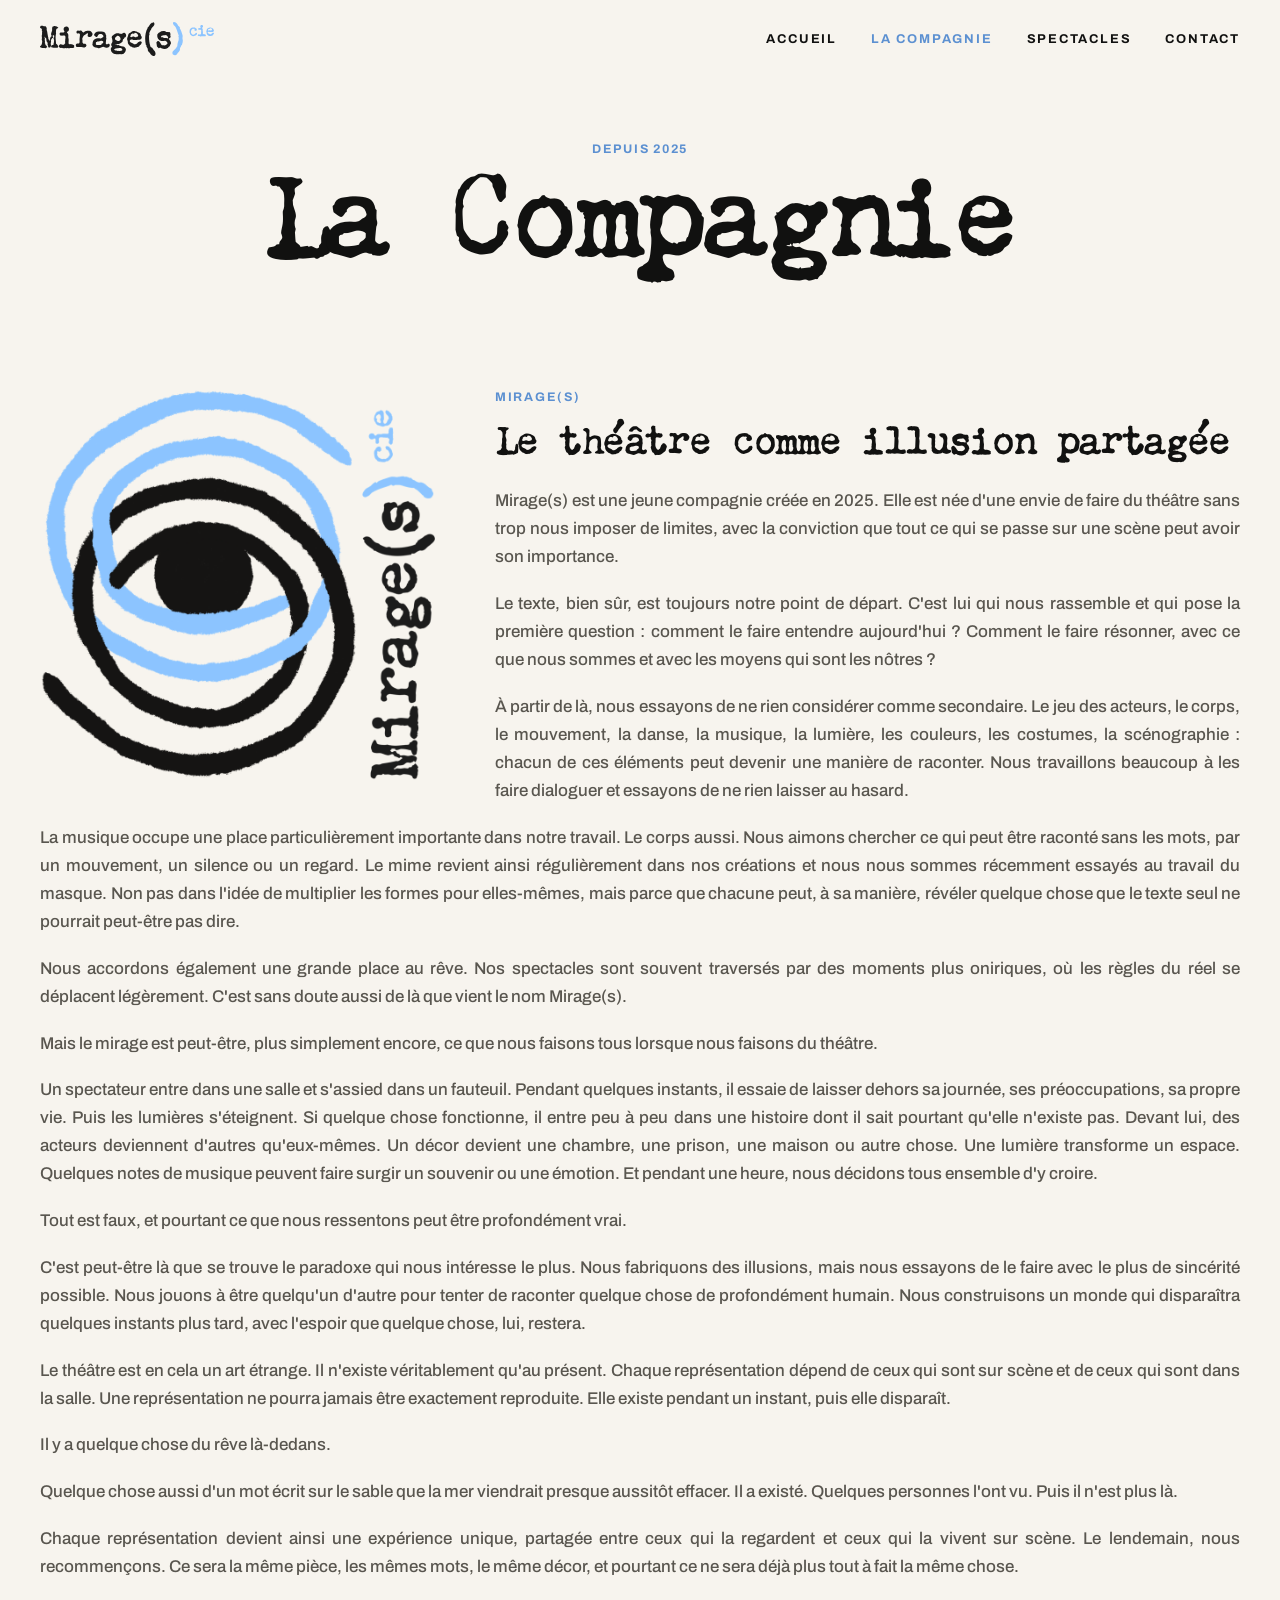
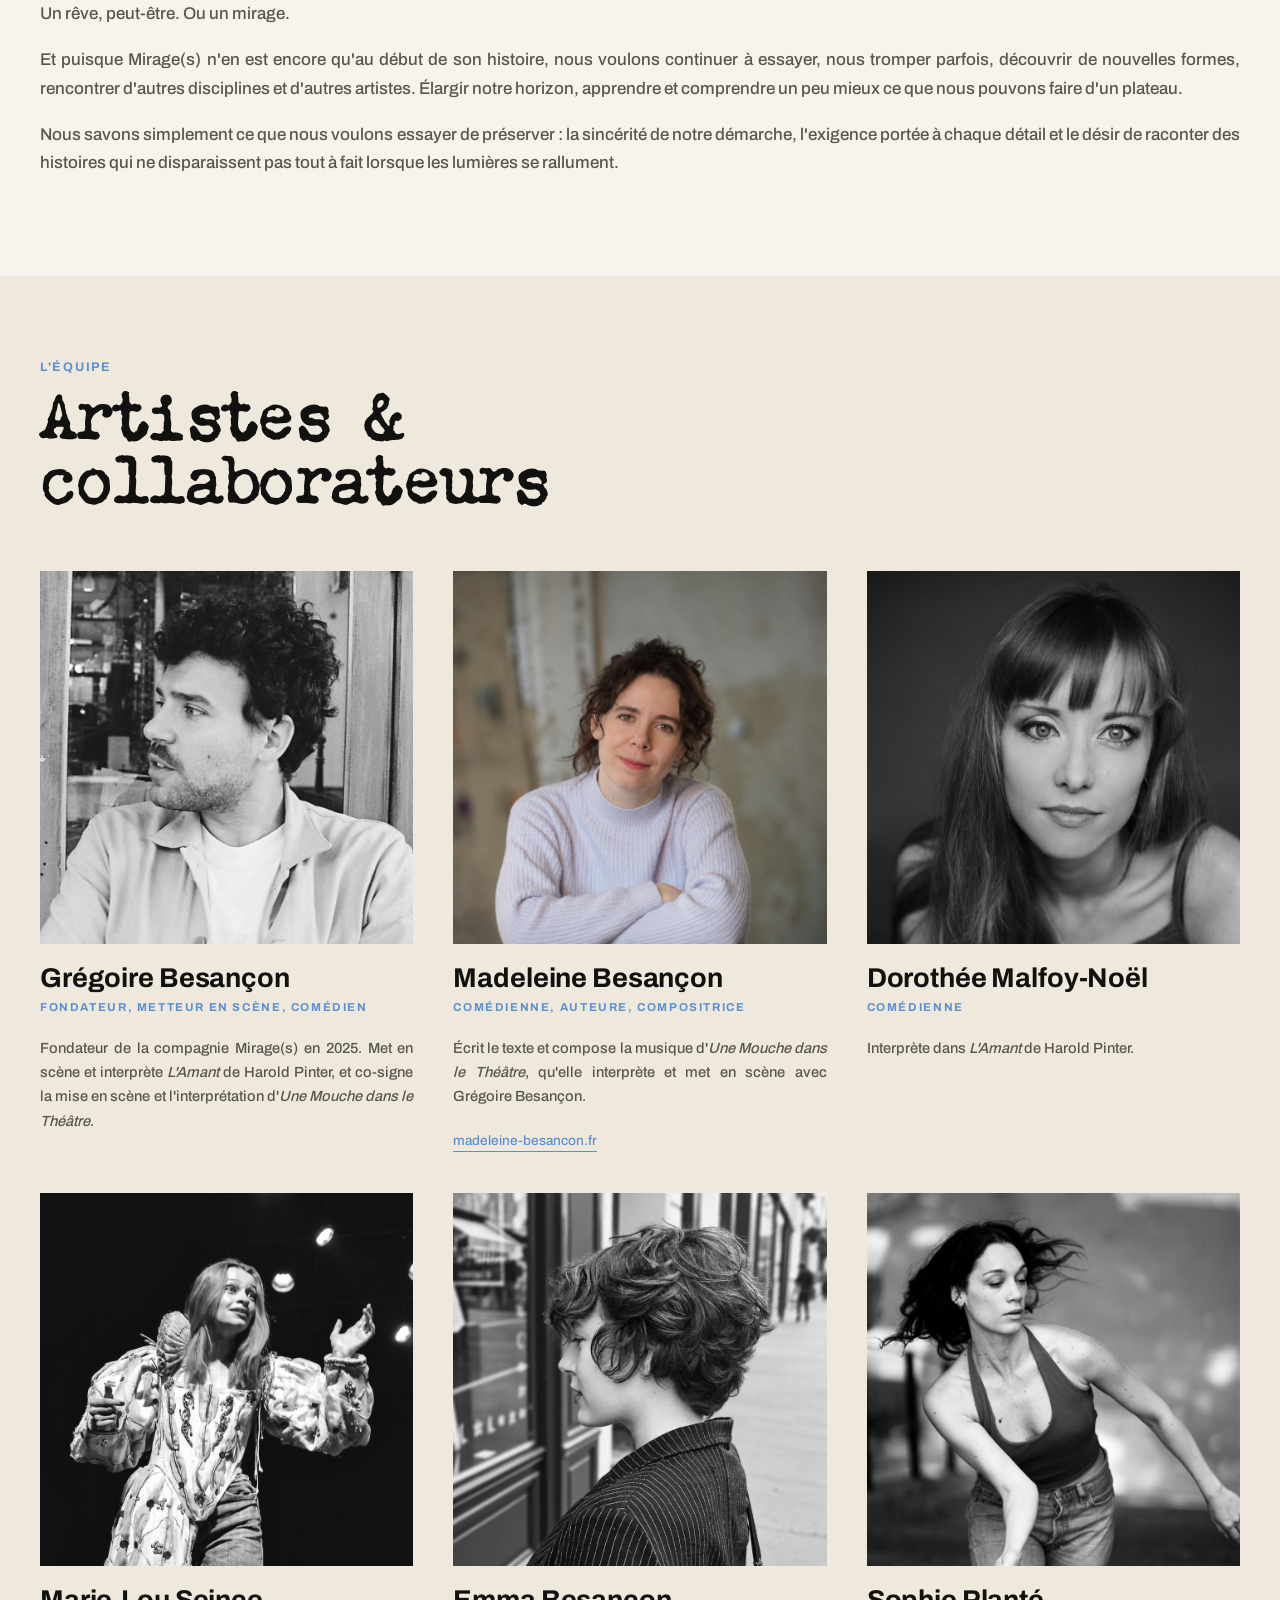
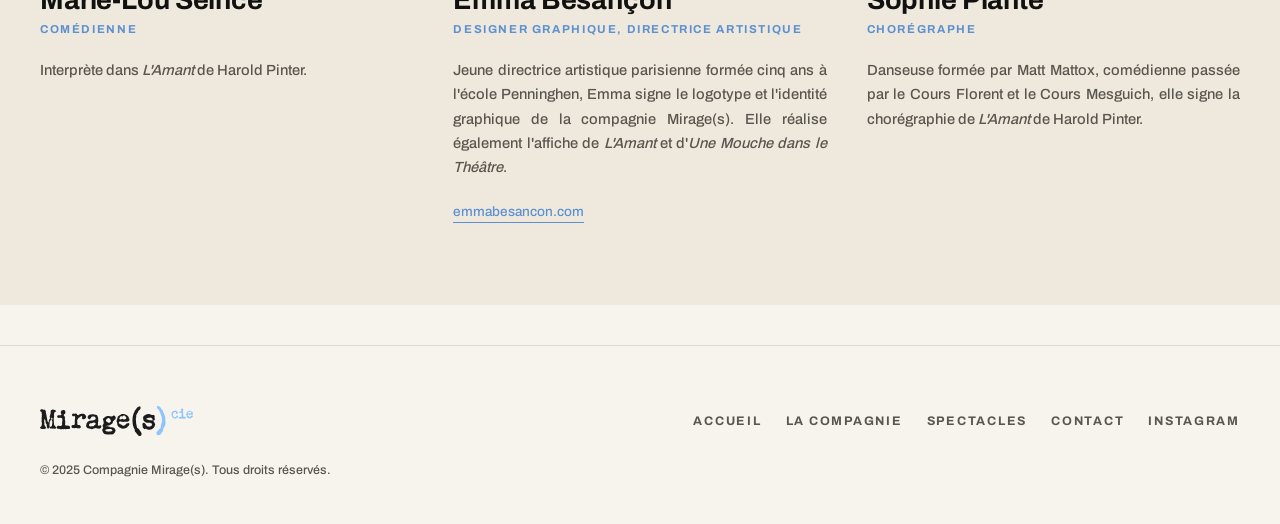
==== compagnie.html @ 15ba691b "Remplace la photo de Madeleine Besançon" ====
<!DOCTYPE html>
<html lang="fr">
<head>
<meta charset="UTF-8">
<meta name="viewport" content="width=device-width, initial-scale=1">
<title>La Compagnie | Mirage(s)</title>
<meta name="description" content="Mirage(s), compagnie de théâtre fondée en 2025 par Grégoire Besançon.">
<link rel="icon" href="/favicon.ico" sizes="any">
<link rel="icon" href="assets/img/logo/favicon-32.png?v=2" sizes="32x32">
<link rel="icon" href="assets/img/logo/favicon-64.png?v=2" sizes="64x64">
<link rel="apple-touch-icon" href="assets/img/logo/favicon-180.png?v=2">
<link rel="stylesheet" href="assets/css/style.css?v=splash111">
</head>
<body>

<header class="site-header">
  <div class="wrap">
    <a href="index.html" class="brand">
      <img src="assets/img/logo/logo-typo-bleu.svg?v=2" alt="Mirage(s) cie">
    </a>
    <nav class="main-nav">
      <a href="index.html">Accueil</a>
      <a href="compagnie.html" class="active">La Compagnie</a>
      <a href="spectacles.html">Spectacles</a>
      <a href="contact.html">Contact</a>
    </nav>
    <button class="nav-toggle" aria-label="Ouvrir le menu"><span></span><span></span><span></span></button>
  </div>
</header>

<main>

  <section class="page-hero wrap">
    <span class="eyebrow">Depuis 2025</span>
    <h1>La Compagnie</h1>
  </section>

  <section class="section">
    <div class="wrap split">
      <div class="reveal-scale">
        <img src="assets/img/logo/logo-oeil-bleu.png" alt="Œil, signe de la compagnie Mirage(s)">
      </div>
      <div class="reveal-stagger">
        <span class="eyebrow">Mirage(s)</span>
        <h2>Le théâtre comme illusion partagée</h2>
        <p>Mirage(s) est une jeune compagnie créée en 2025. Elle est née d'une envie de faire du théâtre sans trop nous imposer de limites, avec la conviction que tout ce qui se passe sur une scène peut avoir son importance.</p>
        <p>Le texte, bien sûr, est toujours notre point de départ. C'est lui qui nous rassemble et qui pose la première question : comment le faire entendre aujourd'hui ? Comment le faire résonner, avec ce que nous sommes et avec les moyens qui sont les nôtres ?</p>
        <p>À partir de là, nous essayons de ne rien considérer comme secondaire. Le jeu des acteurs, le corps, le mouvement, la danse, la musique, la lumière, les couleurs, les costumes, la scénographie : chacun de ces éléments peut devenir une manière de raconter. Nous travaillons beaucoup à les faire dialoguer et essayons de ne rien laisser au hasard.</p>
        <p>La musique occupe une place particulièrement importante dans notre travail. Le corps aussi. Nous aimons chercher ce qui peut être raconté sans les mots, par un mouvement, un silence ou un regard. Le mime revient ainsi régulièrement dans nos créations et nous nous sommes récemment essayés au travail du masque. Non pas dans l'idée de multiplier les formes pour elles-mêmes, mais parce que chacune peut, à sa manière, révéler quelque chose que le texte seul ne pourrait peut-être pas dire.</p>
        <p>Nous accordons également une grande place au rêve. Nos spectacles sont souvent traversés par des moments plus oniriques, où les règles du réel se déplacent légèrement. C'est sans doute aussi de là que vient le nom Mirage(s).</p>
        <p>Mais le mirage est peut-être, plus simplement encore, ce que nous faisons tous lorsque nous faisons du théâtre.</p>
        <p>Un spectateur entre dans une salle et s'assied dans un fauteuil. Pendant quelques instants, il essaie de laisser dehors sa journée, ses préoccupations, sa propre vie. Puis les lumières s'éteignent. Si quelque chose fonctionne, il entre peu à peu dans une histoire dont il sait pourtant qu'elle n'existe pas. Devant lui, des acteurs deviennent d'autres qu'eux-mêmes. Un décor devient une chambre, une prison, une maison ou autre chose. Une lumière transforme un espace. Quelques notes de musique peuvent faire surgir un souvenir ou une émotion. Et pendant une heure, nous décidons tous ensemble d'y croire.</p>
        <p>Tout est faux, et pourtant ce que nous ressentons peut être profondément vrai.</p>
        <p>C'est peut-être là que se trouve le paradoxe qui nous intéresse le plus. Nous fabriquons des illusions, mais nous essayons de le faire avec le plus de sincérité possible. Nous jouons à être quelqu'un d'autre pour tenter de raconter quelque chose de profondément humain. Nous construisons un monde qui disparaîtra quelques instants plus tard, avec l'espoir que quelque chose, lui, restera.</p>
        <p>Le théâtre est en cela un art étrange. Il n'existe véritablement qu'au présent. Chaque représentation dépend de ceux qui sont sur scène et de ceux qui sont dans la salle. Une représentation ne pourra jamais être exactement reproduite. Elle existe pendant un instant, puis elle disparaît.</p>
        <p>Il y a quelque chose du rêve là-dedans.</p>
        <p>Quelque chose aussi d'un mot écrit sur le sable que la mer viendrait presque aussitôt effacer. Il a existé. Quelques personnes l'ont vu. Puis il n'est plus là.</p>
        <p>Chaque représentation devient ainsi une expérience unique, partagée entre ceux qui la regardent et ceux qui la vivent sur scène. Le lendemain, nous recommençons. Ce sera la même pièce, les mêmes mots, le même décor, et pourtant ce ne sera déjà plus tout à fait la même chose.</p>
        <p>Un rêve, peut-être. Ou un mirage.</p>
        <p>Et puisque Mirage(s) n'en est encore qu'au début de son histoire, nous voulons continuer à essayer, nous tromper parfois, découvrir de nouvelles formes, rencontrer d'autres disciplines et d'autres artistes. Élargir notre horizon, apprendre et comprendre un peu mieux ce que nous pouvons faire d'un plateau.</p>
        <p>Nous savons simplement ce que nous voulons essayer de préserver : la sincérité de notre démarche, l'exigence portée à chaque détail et le désir de raconter des histoires qui ne disparaissent pas tout à fait lorsque les lumières se rallument.</p>
      </div>
    </div>
  </section>

  <section class="section section-alt">
    <div class="wrap">
      <div class="section-head reveal">
        <span class="eyebrow">L'équipe</span>
        <h2 class="tight">Artistes &amp; collaborateurs</h2>
      </div>
      <div class="team-grid reveal-stagger">
        <div class="team-card">
          <div class="photo"><img src="assets/img/team/gregoire-besancon.jpg?v=2" alt="Grégoire Besançon"></div>
          <h3>Grégoire Besançon</h3>
          <span class="role">Fondateur, Metteur en scène, Comédien</span>
          <p>Fondateur de la compagnie Mirage(s) en 2025. Met en scène et interprète <em>L'Amant</em> de Harold Pinter, et co-signe la mise en scène et l'interprétation d'<em>Une Mouche dans le Théâtre</em>.</p>
        </div>
        <div class="team-card">
          <div class="photo"><img src="assets/img/team/madeleine-besancon.jpg?v=4" alt="Madeleine Besançon"></div>
          <h3>Madeleine Besançon</h3>
          <span class="role">Comédienne, Auteure, Compositrice</span>
          <p>Écrit le texte et compose la musique d'<em>Une Mouche dans le Théâtre</em>, qu'elle interprète et met en scène avec Grégoire Besançon.</p>
          <a class="site-link" href="https://madeleine-besancon.fr" target="_blank" rel="noopener">madeleine-besancon.fr</a>
        </div>
        <div class="team-card">
          <div class="photo"><img src="assets/img/team/dorothee-malfoy-noel.jpg?v=4" alt="Dorothée Malfoy-Noël"></div>
          <h3>Dorothée Malfoy-Noël</h3>
          <span class="role">Comédienne</span>
          <p>Interprète dans <em>L'Amant</em> de Harold Pinter.</p>
        </div>
        <div class="team-card">
          <div class="photo"><img src="assets/img/team/marie-lou-seince.jpg?v=7" alt="Marie-Lou Seince"></div>
          <h3>Marie-Lou Seince</h3>
          <span class="role">Comédienne</span>
          <p>Interprète dans <em>L'Amant</em> de Harold Pinter.</p>
        </div>
        <div class="team-card">
          <div class="photo"><img src="assets/img/team/emma-besancon.jpg?v=4" alt="Emma Besançon"></div>
          <h3>Emma Besançon</h3>
          <span class="role">Designer graphique, Directrice artistique</span>
          <p>Jeune directrice artistique parisienne formée cinq ans à l'école Penninghen, Emma signe le logotype et l'identité graphique de la compagnie Mirage(s). Elle réalise également l'affiche de <em>L'Amant</em> et d'<em>Une Mouche dans le Théâtre</em>.</p>
          <a class="site-link" href="https://emmabesancon.com/creations" target="_blank" rel="noopener">emmabesancon.com</a>
        </div>
        <div class="team-card">
          <div class="photo"><img src="assets/img/team/sophie-plante.jpg?v=2" alt="Sophie Planté"></div>
          <h3>Sophie Planté</h3>
          <span class="role">Chorégraphe</span>
          <p>Danseuse formée par Matt Mattox, comédienne passée par le Cours Florent et le Cours Mesguich, elle signe la chorégraphie de <em>L'Amant</em> de Harold Pinter.</p>
        </div>
      </div>
    </div>
  </section>

</main>

<footer class="site-footer">
  <div class="wrap">
    <div class="footer-grid">
      <img src="assets/img/logo/logo-typo-bleu.svg?v=2" alt="Mirage(s) cie">
      <nav class="footer-nav">
        <a href="index.html">Accueil</a>
        <a href="compagnie.html">La Compagnie</a>
        <a href="spectacles.html">Spectacles</a>
        <a href="contact.html">Contact</a>
        <a href="https://www.instagram.com/mirage.s.compagnie/" target="_blank" rel="noopener">Instagram</a>
      </nav>
    </div>
    <p class="copyright">© 2025 Compagnie Mirage(s). Tous droits réservés.</p>
  </div>
</footer>

<script src="assets/js/main.js?v=splash111"></script>
</body>
</html>
---- assets/css/style.css ----
/* ==========================================================================
   Mirage(s) cie — feuille de style
   ========================================================================== */

@font-face {
  font-family: "Chandler42";
  src: url("../fonts/Chandler42-Regular.otf") format("opentype");
  font-weight: 400;
  font-style: normal;
  font-display: swap;
}
@font-face {
  font-family: "Chandler42";
  src: url("../fonts/Chandler42-Oblique.otf") format("opentype");
  font-weight: 400;
  font-style: italic;
  font-display: swap;
}
@font-face {
  font-family: "Chandler42";
  src: url("../fonts/Chandler42-Medium.otf") format("opentype");
  font-weight: 600;
  font-style: normal;
  font-display: swap;
}
@font-face {
  font-family: "Chandler42";
  src: url("../fonts/Chandler42-MediumOblique.otf") format("opentype");
  font-weight: 600;
  font-style: italic;
  font-display: swap;
}
@font-face {
  font-family: "Chandler42";
  src: url("../fonts/Chandler42-Noir.otf") format("opentype");
  font-weight: 800;
  font-style: normal;
  font-display: swap;
}
@font-face {
  font-family: "Chandler42";
  src: url("../fonts/Chandler42-NoirOblique.otf") format("opentype");
  font-weight: 800;
  font-style: italic;
  font-display: swap;
}
@font-face {
  font-family: "Archivo";
  src: url("../fonts/Archivo-Medium.otf") format("opentype");
  font-weight: 400;
  font-style: normal;
  font-display: swap;
}
@font-face {
  font-family: "Archivo";
  src: url("../fonts/Archivo-Bold.otf") format("opentype");
  font-weight: 700;
  font-style: normal;
  font-display: swap;
}

:root {
  --bg: #f7f4ee;
  --bg-alt: #efe9dd;
  --paper: #fffdf9;
  --ink: #111110;
  --ink-soft: #59564f;
  --line: rgba(17, 17, 16, 0.11);
  --blue: #8cc4ff;
  --blue-deep: #5c90d1;
  --amant: #c5381c;
  --mouche-red: #c20e1a;
  --mouche-blue: #4570b4;

  --font-title: "Chandler42", "Georgia", serif;
  --font-body: "Archivo", "Helvetica Neue", -apple-system, BlinkMacSystemFont, Helvetica, Arial, sans-serif;

  --max-w: 1280px;
  --tracked: 0.14em;

  --orb-gradient: radial-gradient(circle at 30% 30%, #f7d9a8, transparent 55%),
    radial-gradient(circle at 70% 25%, #b9e3c6, transparent 55%),
    radial-gradient(circle at 75% 70%, #aecdf2, transparent 55%),
    radial-gradient(circle at 25% 75%, #f0b8c8, transparent 55%),
    radial-gradient(circle at 50% 50%, #d8c2ef, transparent 60%),
    linear-gradient(135deg, #f7d9a8, #aecdf2, #f0b8c8);
}

* { box-sizing: border-box; min-width: 0; }
html { overflow-x: hidden; }
body { overflow-x: hidden; }
img, .gallery, .lightbox img { max-width: 100%; }
p, li, div, a, span { overflow-wrap: break-word; word-break: break-word; }

body {
  margin: 0;
  background: var(--bg);
  color: var(--ink);
  font-family: var(--font-body);
  font-size: 17px;
  line-height: 1.65;
  font-weight: 400;
  -webkit-font-smoothing: antialiased;
}

img { max-width: 100%; display: block; }
a { color: inherit; text-decoration: none; }

.wrap {
  max-width: var(--max-w);
  margin: 0 auto;
  padding: 0 40px;
}
@media (max-width: 640px) { .wrap { padding: 0 22px; } }

h1, h2 {
  font-family: var(--font-title);
  font-weight: 600;
  line-height: 1.05;
  margin: 0 0 0.5em;
  letter-spacing: -0.01em;
}
h3, h4 {
  font-family: var(--font-body);
  font-weight: 600;
  line-height: 1.2;
  margin: 0 0 0.5em;
  letter-spacing: -0.005em;
}

h1 { font-size: clamp(3.6rem, 8.4vw, 6.6rem); }
h2 { font-size: clamp(2.6rem, 5.4vw, 4.2rem); }
h3 { font-size: clamp(1.35rem, 2.4vw, 1.7rem); }

p {
  margin: 0 0 1.1em;
  color: var(--ink-soft);
  font-weight: 400;
  text-align: justify;
  text-align-last: left;
  hyphens: none;
  -webkit-hyphens: none;
}
.lead { text-align: center; text-align-last: center; }

.label {
  font-family: var(--font-body);
  font-weight: 600;
  text-transform: uppercase;
  letter-spacing: var(--tracked);
  font-size: 0.72rem;
  color: var(--blue-deep);
}

.eyebrow {
  display: block;
  font-family: var(--font-body);
  font-weight: 600;
  text-transform: uppercase;
  letter-spacing: var(--tracked);
  font-size: 0.78rem;
  color: var(--blue-deep);
  margin-bottom: 14px;
  text-align: center;
}

.btn {
  display: inline-flex;
  align-items: center;
  gap: 8px;
  padding: 12px 22px;
  border-radius: 999px;
  border: 1.5px solid var(--ink);
  background: none;
  font-family: var(--font-body);
  font-weight: 600;
  font-size: 0.8rem;
  text-transform: uppercase;
  letter-spacing: var(--tracked);
  color: var(--ink);
  cursor: pointer;
  transition: background 0.25s ease, color 0.25s ease, border-color 0.25s ease, transform 0.2s ease;
}
.btn:hover { color: var(--blue-deep); border-color: var(--blue-deep); gap: 14px; }

.btn-block {
  display: flex;
  align-items: center;
  justify-content: center;
  width: 100%;
  padding: 15px 22px;
  border-radius: 6px;
  border: 1.5px solid var(--ink);
  background: none;
  font-family: var(--font-body);
  font-weight: 600;
  font-size: 0.82rem;
  text-transform: uppercase;
  letter-spacing: var(--tracked);
  color: var(--ink);
  cursor: pointer;
  transition: background 0.25s ease, color 0.25s ease;
}
.btn-block:hover { background: var(--blue-deep); color: var(--paper); }

.btn-outline {
  display: inline-flex;
  align-items: center;
  justify-content: center;
  padding: 12px 22px;
  border-radius: 6px;
  border: 1.5px solid var(--line);
  background: none;
  font-family: var(--font-body);
  font-weight: 600;
  font-size: 0.8rem;
  text-transform: uppercase;
  letter-spacing: var(--tracked);
  color: var(--ink);
  cursor: pointer;
  transition: background 0.25s ease, color 0.25s ease, border-color 0.25s ease;
}
.btn-outline:hover { border-color: var(--blue-deep); background: var(--blue-deep); color: var(--paper); }

.btn-row { display: flex; flex-wrap: wrap; gap: 14px; margin: 20px 0; }

.btn-underline {
  border: none;
  border-radius: 0;
  border-bottom: 1.5px solid var(--ink);
  padding: 0 0 6px;
  font-size: 0.75rem;
}
.btn-underline:hover { border-bottom-color: var(--blue-deep); background: none; color: var(--blue-deep); }

/* ---------- Header ---------- */
.site-header {
  position: sticky;
  top: 0;
  z-index: 100;
  background: var(--bg);
  border-bottom: 1px solid transparent;
  transition: border-color 0.3s ease;
}
.site-header .wrap {
  display: flex;
  align-items: center;
  justify-content: space-between;
  padding-top: 22px;
  padding-bottom: 22px;
  transition: padding 0.3s ease;
}
.site-header.is-scrolled { border-bottom-color: var(--line); }
.site-header.is-scrolled .wrap { padding-top: 14px; padding-bottom: 14px; }
.brand img { height: 34px; width: auto; }

.main-nav { display: flex; gap: 34px; }
.main-nav a {
  font-family: var(--font-body);
  font-weight: 600;
  font-size: 0.8rem;
  text-transform: uppercase;
  letter-spacing: var(--tracked);
  color: var(--ink);
  transition: color 0.2s ease, transform 0.2s ease;
  display: inline-block;
}
.main-nav a.active { color: var(--blue-deep); }
.main-nav a:hover { transform: scale(1.14); color: var(--blue-deep); }

.nav-toggle {
  display: none;
  flex-direction: column;
  gap: 5px;
  background: none;
  border: none;
  cursor: pointer;
  padding: 6px;
}
.nav-toggle span { width: 22px; height: 2px; background: var(--ink); display: block; transition: transform 0.3s ease, opacity 0.2s ease; }

@media (max-width: 820px) {
  .main-nav {
    position: fixed;
    inset: 0 0 0 auto;
    width: min(78vw, 320px);
    height: 100vh;
    background: var(--paper);
    flex-direction: column;
    align-items: flex-start;
    justify-content: center;
    gap: 28px;
    padding: 40px;
    transform: translateX(100%);
    transition: transform 0.35s ease;
    box-shadow: -20px 0 50px rgba(17,17,16,0.12);
    z-index: 150;
  }
  .main-nav.open { transform: translateX(0); }
  .nav-toggle { display: flex; position: relative; z-index: 200; }
  .nav-toggle.is-open span:nth-child(1) { transform: translateY(7px) rotate(45deg); }
  .nav-toggle.is-open span:nth-child(2) { opacity: 0; }
  .nav-toggle.is-open span:nth-child(3) { transform: translateY(-7px) rotate(-45deg); }
}

/* ---------- Hero ---------- */
.hero { padding: 36px 0 8px; text-align: center; }
.hero-mark { width: min(220px, 36vw); margin: 0 auto 14px; }
.hero-wordmark { width: min(740px, 90vw); margin: 0 auto; }

.current-show-card {
  display: flex;
  align-items: center;
  gap: 20px;
  background: var(--paper);
  border-radius: 8px;
  padding: 12px 24px;
  max-width: 940px;
  margin: 22px auto;
  box-shadow: 0 20px 50px -20px rgba(17,17,16,0.18);
  transition: transform 0.25s ease, box-shadow 0.25s ease;
}
.current-show-card:hover { transform: translateY(-3px); box-shadow: 0 26px 60px -20px rgba(17,17,16,0.24); }
.current-show-thumb { width: 72px; height: 72px; flex-shrink: 0; overflow: hidden; border-radius: 5px; }
.current-show-thumb img { width: 100%; height: 100%; object-fit: cover; }
.current-show-body { flex: 1; }
.current-show-badge {
  display: inline-flex;
  align-items: center;
  gap: 5px;
  font-size: 0.7rem;
  font-weight: 600;
  text-transform: uppercase;
  letter-spacing: var(--tracked);
  color: var(--blue-deep);
}
.current-show-badge::before {
  content: "";
  width: 6px;
  height: 6px;
  border-radius: 50%;
  background: var(--blue-deep);
  display: inline-block;
}
.current-show-body h3 { font-family: var(--font-title); font-weight: 600; font-size: clamp(1.2rem, 2vw, 1.45rem); margin: 4px 0; }
.current-show-body .meta { font-size: 0.9rem; color: var(--ink-soft); }
.current-show-card .more { display: none; }

.hero-sub { text-align: center; padding: 14px 0 30px; }
.hero-sub .lead { max-width: 640px; margin: 0 auto 22px; font-size: 1.2rem; }
.cta-row { display: flex; justify-content: center; gap: 16px; flex-wrap: wrap; }
.cta-row .btn {
  border: none;
  border-radius: 0;
  border-bottom: 1.5px solid var(--ink);
  padding: 0 0 6px;
  font-size: 0.68rem;
}
.cta-row .btn:hover { border-bottom-color: var(--blue-deep); background: none; color: var(--blue-deep); }

/* ---------- Sections ---------- */
.section { padding: 9vh 0; }
.section-alt { background: var(--bg-alt); }
.section-head { text-align: left; max-width: 640px; margin: 0 0 50px; }
.section-head .eyebrow { text-align: left; }
.section-head h2 { font-size: clamp(3.6rem, 7.2vw, 5.6rem); }
.section-head h2.tight { font-size: clamp(2.6rem, 4.8vw, 3.9rem); }
.section-head p { margin-top: 14px; }

.page-hero { text-align: center; padding-top: 60px; padding-bottom: 40px; }
.page-hero:has(+ .section .split) { padding-bottom: 20px; }
.page-hero + .section:has(.split) { padding-top: 30px; }
.page-hero:has(+ .section .tabs-nav) { padding-bottom: 20px; }
.page-hero + .section:has(.tabs-nav) { padding-top: 30px; }
.page-hero:has(+ .section .contact-list) { padding-bottom: 6px; }
.page-hero + .section:has(.contact-list) { padding-top: 6px; }

/* ---------- Shows grid ---------- */
.shows-grid {
  display: grid;
  grid-template-columns: repeat(3, 1fr);
  gap: 34px;
}
@media (max-width: 900px) { .shows-grid { grid-template-columns: 1fr; } }

.show-card {
  display: flex;
  flex-direction: column;
  position: relative;
}
.show-card .thumb {
  aspect-ratio: 3/4;
  overflow: hidden;
  margin-bottom: 22px;
  background: var(--bg-alt);
  border-radius: 0;
}
.show-card .thumb img { width: 100%; height: 100%; object-fit: cover; transition: transform 0.5s ease; }
.show-card:hover .thumb img { transform: scale(1.04); }
.show-card .tag { display: none; }
.show-card h3 { margin-bottom: 4px; }
.show-card .meta { font-size: 0.85rem; color: var(--ink-soft); margin-bottom: 10px; }
.show-card .more {
  position: relative;
  display: inline-block;
  align-self: flex-start;
  font-size: 0.75rem;
  font-weight: 600;
  text-transform: uppercase;
  letter-spacing: var(--tracked);
  color: var(--blue-deep);
  padding-bottom: 3px;
}
.show-card .more::after {
  content: "";
  position: absolute;
  left: 0;
  bottom: 0;
  width: 100%;
  height: 1px;
  background: currentColor;
  transform: scaleX(0);
  transform-origin: left;
  transition: transform 0.3s ease;
}
.show-card:hover .more::after { transform: scaleX(1); }

/* ---------- Cinematic band ---------- */
.cinematic {
  position: relative;
  height: clamp(160px, 31vh, 380px);
  overflow: hidden;
  background: var(--ink);
}
.cinematic-track {
  position: absolute;
  inset: 0;
  background-image: url("../img/pattern/mirages-wordmark-pattern.jpg");
  background-repeat: repeat;
  background-size: auto 700px;
  animation: cinematicScroll 26s linear infinite;
  will-change: background-position;
}
@keyframes cinematicScroll {
  from { background-position: 0 0; }
  to { background-position: 0 -700px; }
}
@media (prefers-reduced-motion: reduce) {
  .cinematic-track { animation: none; }
}

.statement {
  background: var(--ink);
  color: var(--bg);
  min-height: clamp(320px, 62vh, 760px);
  display: flex;
  align-items: center;
  text-align: center;
}
.statement .eyebrow { color: var(--blue); }
.statement p {
  color: var(--bg);
  font-family: var(--font-title);
  font-size: clamp(1.8rem, 4vw, 3.2rem);
  font-weight: 600;
  text-align: center;
  margin: 0;
  display: flex;
  flex-direction: column;
}
.statement p span { display: block; white-space: nowrap; }
.statement p span:nth-child(1) { margin-left: -8%; }
.statement p span:nth-child(2) { margin-left: 14%; }
.statement p span:nth-child(3) { margin-left: -4%; }

/* ---------- Intro block / split ---------- */
.intro-block { text-align: left; }
.intro-block p { max-width: 760px; text-align: justify; text-align-last: left; }
.intro-block strong { font-weight: 600; color: var(--ink); }
.intro-block .eyebrow, .intro-block h2 { text-align: left; }
.intro-block h2 { font-size: clamp(3.6rem, 7.2vw, 5.6rem); padding-top: 0.3em; }
.intro-block .btn {
  border: none;
  border-radius: 0;
  border-bottom: 1.5px solid var(--ink);
  padding: 0 0 6px;
  font-size: 0.62rem;
}
.intro-block .btn:hover { border-bottom-color: var(--blue-deep); background: none; color: var(--blue-deep); }

.split::after { content: ""; display: table; clear: both; }
.split .reveal-scale {
  float: left;
  width: 395px;
  margin: 0 60px 30px 0;
}
.split .eyebrow { text-align: left; }
.split h2 { font-size: clamp(1.8rem, 2.8vw, 2.3rem); line-height: 1.3; white-space: nowrap; }
@media (max-width: 640px) { .split h2 { white-space: normal; } }
@media (max-width: 820px) {
  .split .reveal-scale { float: none; width: 100%; max-width: 435px; margin: 0 0 30px; }
}

/* ---------- Tabs (Spectacles) — simple, light ---------- */
.tabs-nav {
  display: grid;
  grid-template-columns: repeat(3, 1fr);
  gap: 20px;
  margin-bottom: 8vh;
  border-bottom: 1px solid var(--line);
  padding-bottom: 30px;
}
.tab-btn {
  display: flex;
  align-items: flex-end;
  gap: 14px;
  background: none;
  border: none;
  cursor: pointer;
  padding: 0;
  text-align: left;
  opacity: 0.5;
  transition: opacity 0.25s ease;
}
.tab-btn:hover, .tab-btn.active { opacity: 1; }
.tab-thumb {
  width: 78px;
  height: 109px;
  object-fit: cover;
  border-radius: 3px;
  flex-shrink: 0;
  box-shadow: 0 10px 22px -10px rgba(17,17,16,0.3);
  transition: transform 0.3s ease, box-shadow 0.3s ease;
}
.tab-btn:hover .tab-thumb,
.tab-btn.active .tab-thumb {
  transform: translateY(-8px);
  box-shadow: 0 18px 26px -12px rgba(17,17,16,0.4);
}
.tab-text { display: flex; flex-direction: column; align-items: flex-start; gap: 1px; }
.tab-title {
  font-family: var(--font-title);
  font-weight: 600;
  font-size: 1.05rem;
  transition: color 0.2s ease;
}
.tab-meta {
  font-weight: 400;
  font-size: 0.8rem;
  color: var(--ink-soft);
}
.tab-sigil {
  width: 22px;
  height: 22px;
  margin-top: 10px;
  opacity: 0;
  transition: opacity 0.25s ease;
  background-color: var(--tab-accent, var(--ink));
  -webkit-mask-image: url("../img/logo/favicon-square.png");
  mask-image: url("../img/logo/favicon-square.png");
  -webkit-mask-size: contain;
  mask-size: contain;
  -webkit-mask-repeat: no-repeat;
  mask-repeat: no-repeat;
  -webkit-mask-position: center;
  mask-position: center;
}
.tab-btn:hover .tab-title,
.tab-btn.active .tab-title { color: var(--tab-accent, var(--ink)); }
.tab-btn:hover .tab-sigil,
.tab-btn.active .tab-sigil { opacity: 1; }
@media (max-width: 640px) {
  .tabs-nav { grid-template-columns: 1fr; gap: 22px; }
}

.tab-panel { display: none; }
.tab-panel.active { display: block; animation: fadeIn 0.4s ease; }
@keyframes fadeIn { from { opacity: 0; transform: translateY(8px); } to { opacity: 1; transform: translateY(0); } }

.show-header {
  display: grid;
  grid-template-columns: 380px 1fr;
  gap: 70px;
  margin-bottom: 8vh;
}
@media (max-width: 900px) { .show-header { grid-template-columns: 1fr; gap: 40px; } }
.show-header .poster img { box-shadow: 0 30px 70px rgba(17,17,16,0.16); }
.show-body .tag { display: inline-block; margin-bottom: 22px; }
.show-body h2 { margin-bottom: 0.15em; }

.poster-teaser {
  position: relative;
  display: block;
  width: 100%;
  margin-top: 24px;
  min-height: clamp(260px, 30vw, 360px);
  border: none;
  border-radius: 4px;
  background: #000 center / cover no-repeat;
  box-shadow: 0 20px 50px -18px rgba(17,17,16,0.22);
  cursor: pointer;
  padding: 0;
  overflow: hidden;
}
.poster-teaser iframe {
  width: 100%;
  height: 100%;
  min-height: clamp(260px, 30vw, 360px);
  border: none;
  display: block;
}
.poster-teaser-label {
  position: absolute;
  top: 12px;
  left: 12px;
  z-index: 1;
  font-family: var(--font-body);
  font-weight: 700;
  font-size: 0.65rem;
  text-transform: uppercase;
  letter-spacing: var(--tracked);
  color: #fff;
  background: rgba(17,17,16,0.55);
  padding: 4px 9px;
  border-radius: 999px;
  pointer-events: none;
}
.poster-teaser-play {
  position: absolute;
  top: 50%;
  left: 50%;
  transform: translate(-50%, -50%);
  width: 62px;
  height: 62px;
  display: flex;
  align-items: center;
  justify-content: center;
  border-radius: 50%;
  background: rgba(17,17,16,0.55);
  color: #fff;
  font-size: 1.1rem;
  padding-left: 4px;
  transition: background 0.2s ease, transform 0.2s ease;
}
.poster-teaser:hover .poster-teaser-play {
  background: rgba(17,17,16,0.8);
  transform: translate(-50%, -50%) scale(1.08);
}

.reprise-badge {
  display: inline-flex;
  align-items: center;
  gap: 8px;
  font-size: 0.72rem;
  font-weight: 600;
  text-transform: uppercase;
  letter-spacing: var(--tracked);
  color: var(--blue-deep);
  background: rgba(140, 196, 255, 0.12);
  padding: 8px 14px;
  border-radius: 999px;
  margin-bottom: 18px;
}

.show-quote {
  font-family: var(--font-title);
  font-size: clamp(1.2rem, 2vw, 1.5rem);
  font-weight: 600;
  font-style: normal;
  margin: 20px 0;
  padding-left: 18px;
  border-left: 2px solid var(--amant);
}

.show-info-list { margin: 20px 0; display: flex; flex-direction: column; gap: 10px; }
.show-info-list > div { font-size: 0.92rem; color: var(--ink-soft); }
.show-info-list strong { font-weight: 600; color: var(--ink); }
.show-info-list a.site-link { border-bottom: 1px solid var(--blue-deep); color: var(--blue-deep); }

.credits { list-style: none; margin: 26px 0; padding: 0; border-top: 1px solid var(--line); }
.credits li {
  display: grid;
  grid-template-columns: 260px 1fr;
  gap: 20px;
  align-items: baseline;
  padding: 18px 0;
  border-bottom: 1px solid var(--line);
  font-size: 0.95rem;
  color: var(--ink-soft);
}
.credits .role { font-weight: 700; color: var(--ink); }
@media (max-width: 640px) {
  .credits li { grid-template-columns: 1fr; gap: 4px; }
}

.show-longform { max-width: 760px; margin: 8vh 0; }
.show-longform .eyebrow { text-align: left; }
.eyebrow:has(+ .press-grid) { text-align: left; font-size: 0.92rem; margin-bottom: 26px; }
.show-longform h3 { margin-bottom: 0.7em; }
.show-longform p { font-size: 1.02rem; }
.show-longform strong { font-weight: 600; color: var(--ink); }
.show-longform + .show-longform { margin-top: -3vh; }

.press-grid {
  display: grid;
  grid-template-columns: repeat(2, 1fr);
  gap: 48px 48px;
  margin: 26px 0;
}
@media (max-width: 640px) { .press-grid { grid-template-columns: 1fr; } }
.press-item {
  display: flex;
  flex-direction: column;
}
.press-item p {
  font-family: var(--font-title);
  font-size: 1.05rem;
  font-weight: 600;
  font-style: normal;
  margin-bottom: 5px;
}
.press-item .source {
  font-size: 0.72rem;
  font-weight: 700;
  text-transform: uppercase;
  letter-spacing: var(--tracked);
  color: var(--blue-deep);
  margin-top: auto;
  padding-top: 5px;
}

.gallery {
  display: grid;
  grid-template-columns: repeat(4, 1fr);
  gap: 6px;
  margin: 30px 0;
}
@media (max-width: 900px) { .gallery { grid-template-columns: repeat(3, 1fr); } }
@media (max-width: 640px) { .gallery { grid-template-columns: repeat(2, 1fr); } }
.gallery button {
  background: none;
  border: none;
  padding: 0;
  cursor: pointer;
  aspect-ratio: 1;
  overflow: hidden;
}
.gallery img { width: 100%; height: 100%; object-fit: cover; transition: transform 0.4s ease; }
.gallery button:hover img { transform: scale(1.06); }

/* ---------- Placeholder note ---------- */
.note-box {
  border-left: 2px solid var(--blue-deep);
  background: rgba(140, 196, 255, 0.08);
  padding: 16px 22px;
  font-size: 0.88rem;
  color: var(--ink-soft);
  margin: 30px 0;
}
.note-box strong { color: var(--ink); }

/* ---------- Team ---------- */
.team-grid {
  display: grid;
  grid-template-columns: repeat(3, 1fr);
  gap: 40px;
}
@media (max-width: 900px) { .team-grid { grid-template-columns: repeat(2, 1fr); } }
@media (max-width: 640px) { .team-grid { grid-template-columns: 1fr; } }
.team-card .photo {
  aspect-ratio: 1;
  overflow: hidden;
  margin-bottom: 18px;
  border-radius: 0;
  background: var(--bg-alt);
}
.team-card .photo img { width: 100%; height: 100%; object-fit: cover; transition: transform 0.5s ease; }
.team-card:hover .photo img { transform: scale(1.06); }
.team-card h3 { margin-bottom: 4px; }
.team-card .role { color: var(--blue-deep); font-weight: 600; font-size: 0.72rem; text-transform: uppercase; letter-spacing: var(--tracked); line-height: 1.5; margin-bottom: 20px; display: block; }
.team-card p { font-size: 0.92rem; }
.team-card a.site-link { border-bottom: 1px solid var(--blue-deep); color: var(--blue-deep); font-size: 0.85rem; }

/* ---------- Contact ---------- */
.contact-single { text-align: left; }
.contact-single h2, .contact-single .contact-intro, .contact-single .contact-list { max-width: 640px; }
.contact-intro { text-align: left; margin-bottom: 40px; font-size: 1rem; }
.contact-list { list-style: none; margin: 0; padding: 0; display: flex; flex-direction: column; gap: 30px; }
.contact-list .label { color: var(--blue-deep); display: block; margin-bottom: 6px; }
.contact-list .value { font-size: 1.2rem; font-family: var(--font-title); }
.contact-list a:hover { color: var(--blue-deep); }
.contact-list a.site-link { border-bottom: 1px solid var(--blue-deep); color: var(--blue-deep); font-size: 0.85rem; }

.instagram-card {
  display: block;
  text-align: left;
  max-width: 480px;
  background: var(--paper);
  border: 1px solid var(--line);
  border-radius: 9px;
  padding: 20px;
  transition: transform 0.2s ease, box-shadow 0.2s ease;
}
.instagram-card:hover { transform: translateY(-2px); box-shadow: 0 16px 40px -20px rgba(17,17,16,0.25); }
.instagram-card-head { display: flex; align-items: center; gap: 12px; margin-bottom: 14px; }
.instagram-avatar {
  width: 46px;
  height: 46px;
  border-radius: 50%;
  object-fit: cover;
  border: 1.5px solid var(--blue);
  padding: 2px;
}
.instagram-card-id { display: flex; flex-direction: column; }
.instagram-handle { font-weight: 600; font-size: 0.98rem; }
.instagram-name { font-size: 0.8rem; color: var(--ink-soft); }
.instagram-stats { display: flex; gap: 16px; font-size: 0.86rem; color: var(--ink-soft); margin-bottom: 13px; }
.instagram-stats strong { color: var(--ink); font-size: 0.98rem; margin-right: 3px; }
.instagram-bio { font-size: 0.92rem; text-align: left; margin-bottom: 14px; }
.instagram-preview-grid { display: grid; grid-template-columns: repeat(3, 1fr); gap: 6px; margin-bottom: 14px; }
.instagram-preview-grid img { aspect-ratio: 1; object-fit: cover; border-radius: 3px; }
.instagram-preview-cta {
  display: block;
  font-size: 0.78rem;
  font-weight: 600;
  text-transform: uppercase;
  letter-spacing: var(--tracked);
  color: var(--blue-deep);
}

/* ---------- Footer ---------- */
.site-footer { padding: 60px 0 30px; border-top: 1px solid var(--line); margin-top: 40px; }
.footer-grid {
  display: flex;
  align-items: center;
  justify-content: space-between;
  flex-wrap: wrap;
  gap: 20px;
  margin-bottom: 24px;
}
.footer-grid img { height: 30px; width: auto; }
.footer-nav { display: flex; gap: 24px; flex-wrap: wrap; }
.footer-nav a {
  font-size: 0.78rem;
  font-weight: 600;
  text-transform: uppercase;
  letter-spacing: var(--tracked);
  color: var(--ink-soft);
  transition: color 0.2s ease, transform 0.2s ease;
  display: inline-block;
}
.footer-nav a:hover { color: var(--blue-deep); transform: scale(1.1); }
.copyright { font-size: 0.78rem; color: var(--ink-soft); }

/* ---------- Scroll reveal ---------- */
.reveal {
  opacity: 0;
  transform: translateY(22px);
  transition: opacity 0.7s cubic-bezier(.16,.8,.24,1), transform 0.7s cubic-bezier(.16,.8,.24,1);
  will-change: opacity, transform;
}
.reveal.in { opacity: 1; transform: translateY(0); will-change: auto; }

.reveal-scale {
  opacity: 0;
  transform: scale(0.96) translateY(14px);
  transition: opacity 0.75s cubic-bezier(.16,.8,.24,1), transform 0.75s cubic-bezier(.16,.8,.24,1);
  will-change: opacity, transform;
}
.reveal-scale.in { opacity: 1; transform: scale(1) translateY(0); will-change: auto; }

.reveal-stagger > * {
  opacity: 0;
  transform: translateY(18px);
  transition: opacity 0.6s cubic-bezier(.16,.8,.24,1), transform 0.6s cubic-bezier(.16,.8,.24,1);
  transition-delay: calc(var(--i, 0) * 70ms);
  will-change: opacity, transform;
}
.reveal-stagger > *.in { opacity: 1; transform: translateY(0); will-change: auto; }

@media (prefers-reduced-motion: reduce) {
  .reveal, .reveal-scale, .reveal-stagger > * {
    opacity: 1; transform: none; transition: none;
  }
}

/* ---------- Splash gate ---------- */
.splash-lock { overflow: hidden; height: 100%; }
.splash {
  position: fixed;
  inset: 0;
  z-index: 2000;
  display: flex;
  flex-direction: column;
  align-items: center;
  justify-content: center;
  background: #1c1c1c;
  cursor: pointer;
  transition: opacity 0.9s ease;
}
.splash-leaving { opacity: 0; pointer-events: none; }

.splash-orb-wrap {
  --mx: 30%;
  --my: 30%;
  --mx-num: 30;
  position: relative;
  width: min(40vmin, 42vh, 380px);
  aspect-ratio: 1;
}
@media (max-width: 640px) { .splash-orb-wrap { width: min(58vmin, 42vh, 300px); } }

.splash-orb {
  position: absolute;
  inset: 0;
  border-radius: 50%;
  background-image: var(--orb-gradient);
  background-size: 100% 100%;
  background-position: 0 0;
  -webkit-mask-image: url("../img/logo/favicon-square.png");
  mask-image: url("../img/logo/favicon-square.png");
  -webkit-mask-size: contain;
  mask-size: contain;
  -webkit-mask-repeat: no-repeat;
  mask-repeat: no-repeat;
  filter: url(#splashTurbulence) saturate(1.15);
}
.splash:active .splash-orb { filter: url(#splashTurbulence) saturate(1.45) contrast(1.06); }

.splash-orb-shine {
  position: absolute;
  inset: 0;
  border-radius: 50%;
  -webkit-mask-image: url("../img/logo/favicon-square.png");
  mask-image: url("../img/logo/favicon-square.png");
  -webkit-mask-size: contain;
  mask-size: contain;
  -webkit-mask-repeat: no-repeat;
  mask-repeat: no-repeat;
  background: radial-gradient(circle 110px at var(--mx, 30%) var(--my, 30%), rgba(255,214,110,1), rgba(255,150,40,0.65) 55%, transparent 75%);
  mix-blend-mode: screen;
  pointer-events: none;
  transition: opacity 0.25s ease;
  filter: url(#splashShineTurbulence);
}

@media (prefers-reduced-motion: reduce) {
  .splash-orb { animation: none; }
}

.splash-word {
  margin-top: 8px;
  font-family: var(--font-title);
  font-weight: 600;
  font-size: clamp(2.8rem, 8vw, 5.4rem);
  letter-spacing: -0.01em;
  color: var(--bg);
}
.splash-enter {
  margin-top: 22px;
  display: inline-flex;
  align-items: center;
  gap: 8px;
  padding: 6px 13px;
  border-radius: 999px;
  border: none;
  background: none;
  font-family: var(--font-body);
  font-weight: 600;
  font-size: 0.52rem;
  text-transform: uppercase;
  letter-spacing: var(--tracked);
  color: var(--bg);
  cursor: pointer;
  transition: background 0.25s ease, color 0.25s ease, transform 0.25s ease, gap 0.25s ease;
}
.splash-enter:hover { background: var(--bg); color: #1c1c1c; gap: 14px; transform: translateY(-1px); }
.splash-enter-arrow { transition: transform 0.25s ease; }

.splash-hint {
  margin-top: 18px;
  font-size: 0.5rem;
  text-transform: uppercase;
  letter-spacing: var(--tracked);
  color: rgba(247,244,238,0.5);
}

/* Lightbox */
.lightbox {
  position: fixed; inset: 0; background: rgba(8,8,8,0.95);
  display: none; align-items: center; justify-content: center;
  z-index: 1000; padding: 40px;
}
.lightbox.open { display: flex; }
.lightbox img { max-width: 100%; max-height: 88vh; }
.lightbox-close {
  position: absolute; top: 26px; right: 32px;
  color: #fff; font-size: 2rem; background: none; border: none; cursor: pointer;
  font-family: var(--font-body); font-weight: 200;
}
.lightbox-nav {
  position: absolute;
  top: 50%;
  transform: translateY(-50%);
  width: 44px;
  height: 44px;
  display: flex;
  align-items: center;
  justify-content: center;
  border-radius: 50%;
  border: none;
  background: rgba(255,255,255,0.08);
  color: rgba(255,255,255,0.65);
  padding: 0;
  cursor: pointer;
  transition: background 0.2s ease, color 0.2s ease;
}
.lightbox-nav svg { width: 20px; height: 20px; display: block; }
.lightbox-nav:hover { background: rgba(255,255,255,0.16); color: #fff; }
.lightbox-prev { left: 18px; }
.lightbox-next { right: 18px; }
@media (max-width: 640px) {
  .lightbox-nav { width: 38px; height: 38px; }
  .lightbox-nav svg { width: 17px; height: 17px; }
  .lightbox-prev { left: 6px; }
  .lightbox-next { right: 6px; }
}

/* ---------- Mobile scale-down (phones only, ≤640px) ---------- */
@media (max-width: 640px) {
  h1 { font-size: clamp(2.3rem, 8.4vw, 6.6rem); }
  h2 { font-size: clamp(1.8rem, 5.4vw, 4.2rem); }
  .section-head h2 { font-size: clamp(2.1rem, 7.2vw, 5.6rem); }
  .section-head h2.tight { font-size: clamp(1.9rem, 4.8vw, 3.9rem); }
  .intro-block h2 { font-size: clamp(2.1rem, 7.2vw, 5.6rem); }
  .statement p { font-size: clamp(1.3rem, 4vw, 3.2rem); }
  .hero-mark { width: min(150px, 30vw); }
  .hero-wordmark { width: min(560px, 78vw); }
}
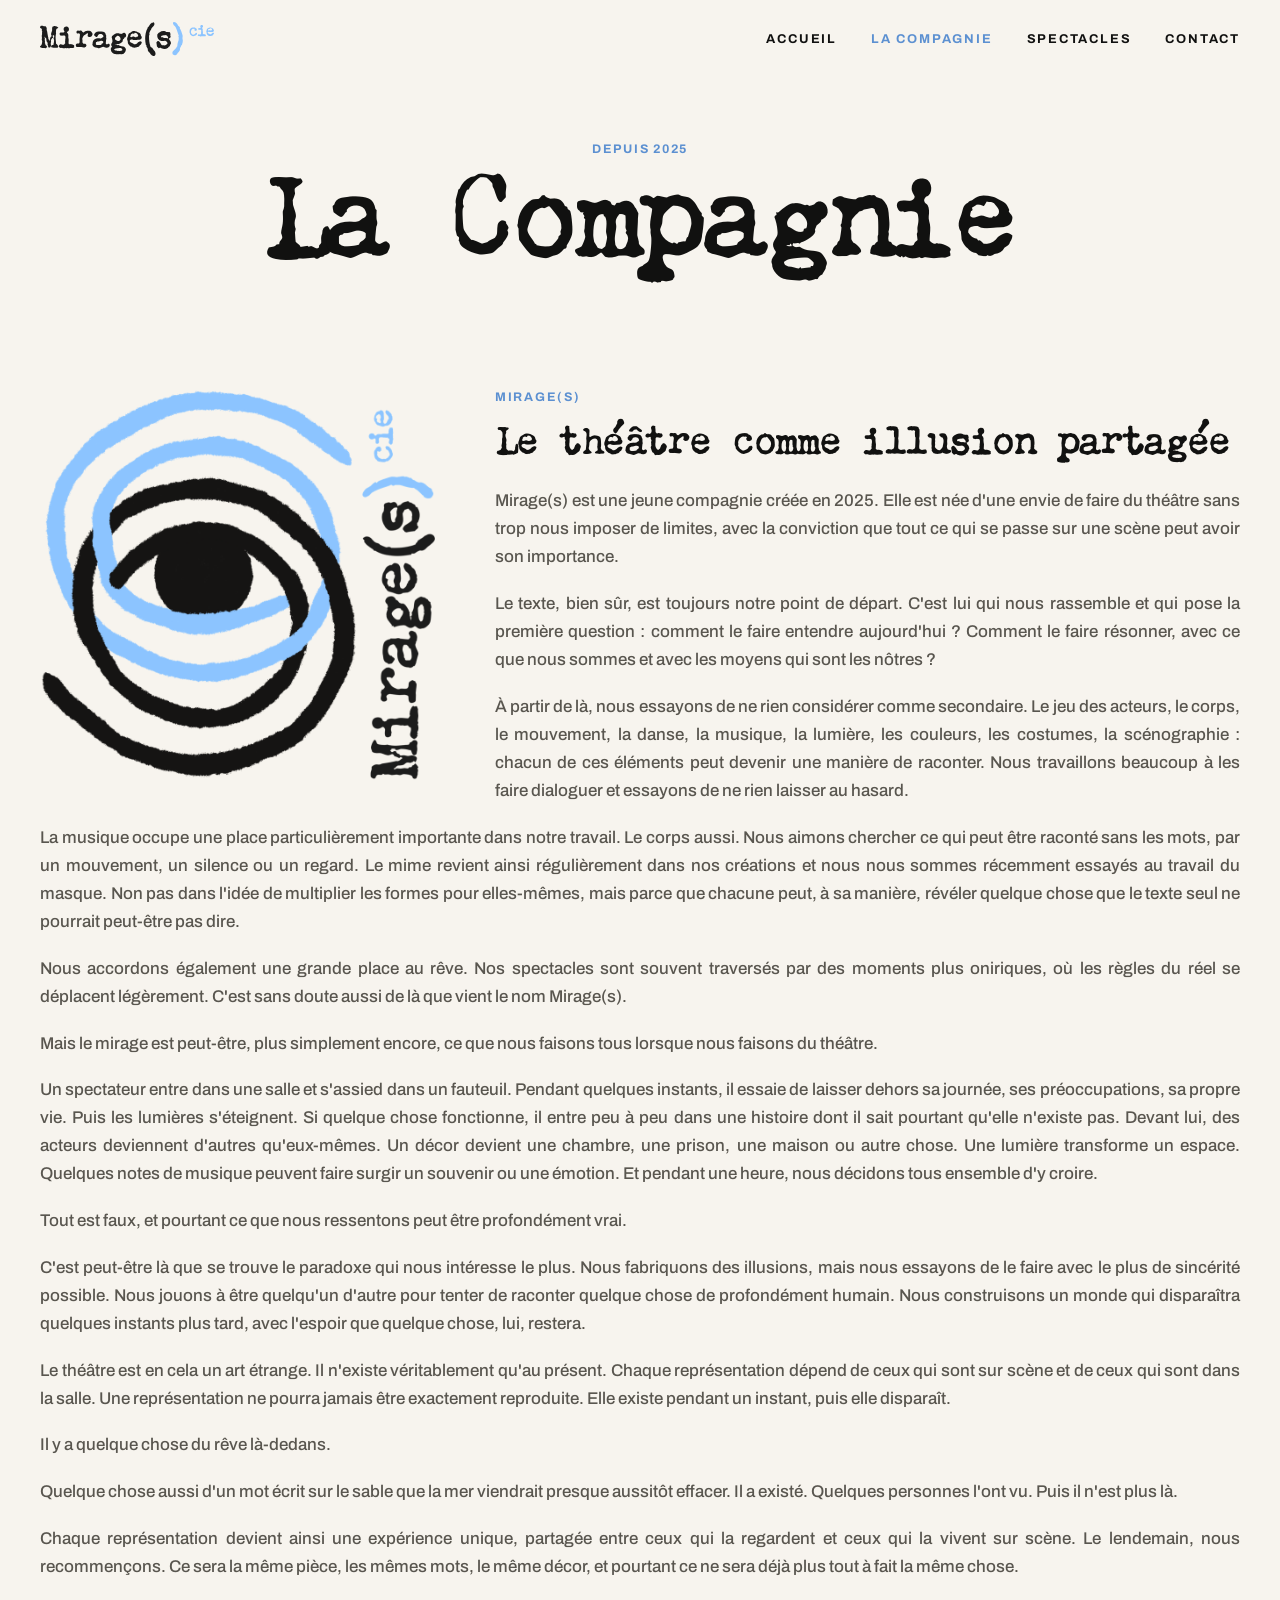
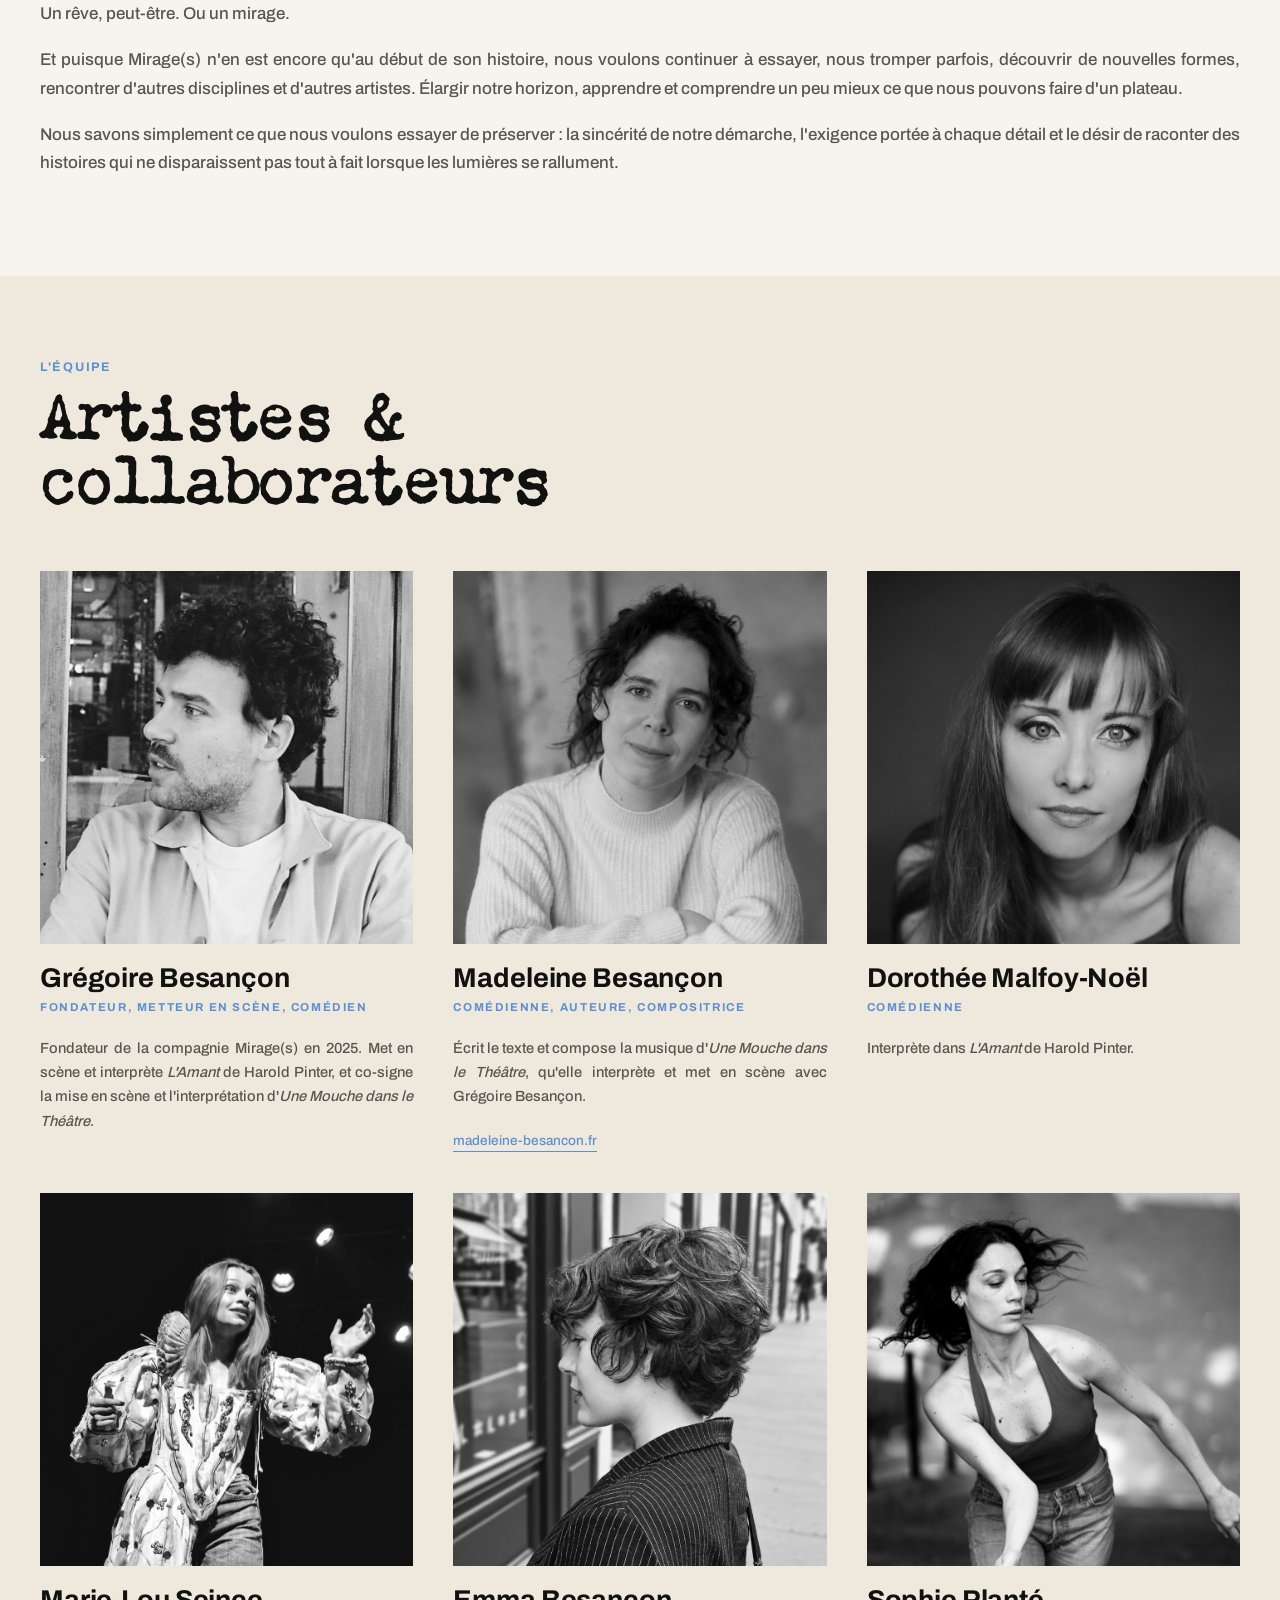
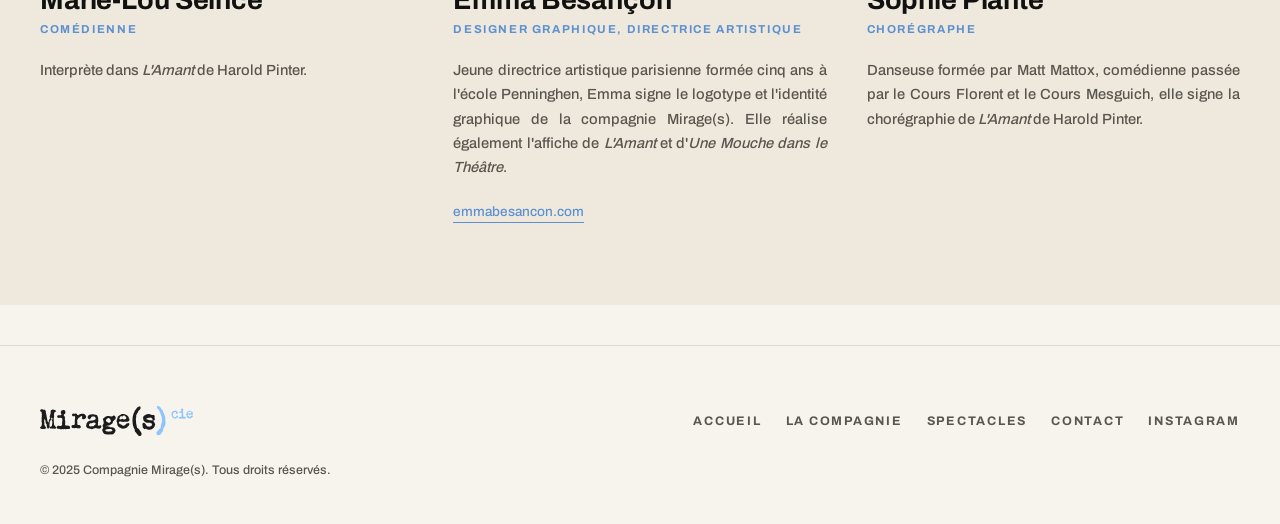
==== commit ded31796: "Corrige la photo de Madeleine Besançon (bonne version noir et blanc)" ====
--- a/compagnie.html
+++ b/compagnie.html
@@ -77,7 +77,7 @@
           <p>Fondateur de la compagnie Mirage(s) en 2025. Met en scène et interprète <em>L'Amant</em> de Harold Pinter, et co-signe la mise en scène et l'interprétation d'<em>Une Mouche dans le Théâtre</em>.</p>
         </div>
         <div class="team-card">
-          <div class="photo"><img src="assets/img/team/madeleine-besancon.jpg?v=4" alt="Madeleine Besançon"></div>
+          <div class="photo"><img src="assets/img/team/madeleine-besancon.jpg?v=5" alt="Madeleine Besançon"></div>
           <h3>Madeleine Besançon</h3>
           <span class="role">Comédienne, Auteure, Compositrice</span>
           <p>Écrit le texte et compose la musique d'<em>Une Mouche dans le Théâtre</em>, qu'elle interprète et met en scène avec Grégoire Besançon.</p>
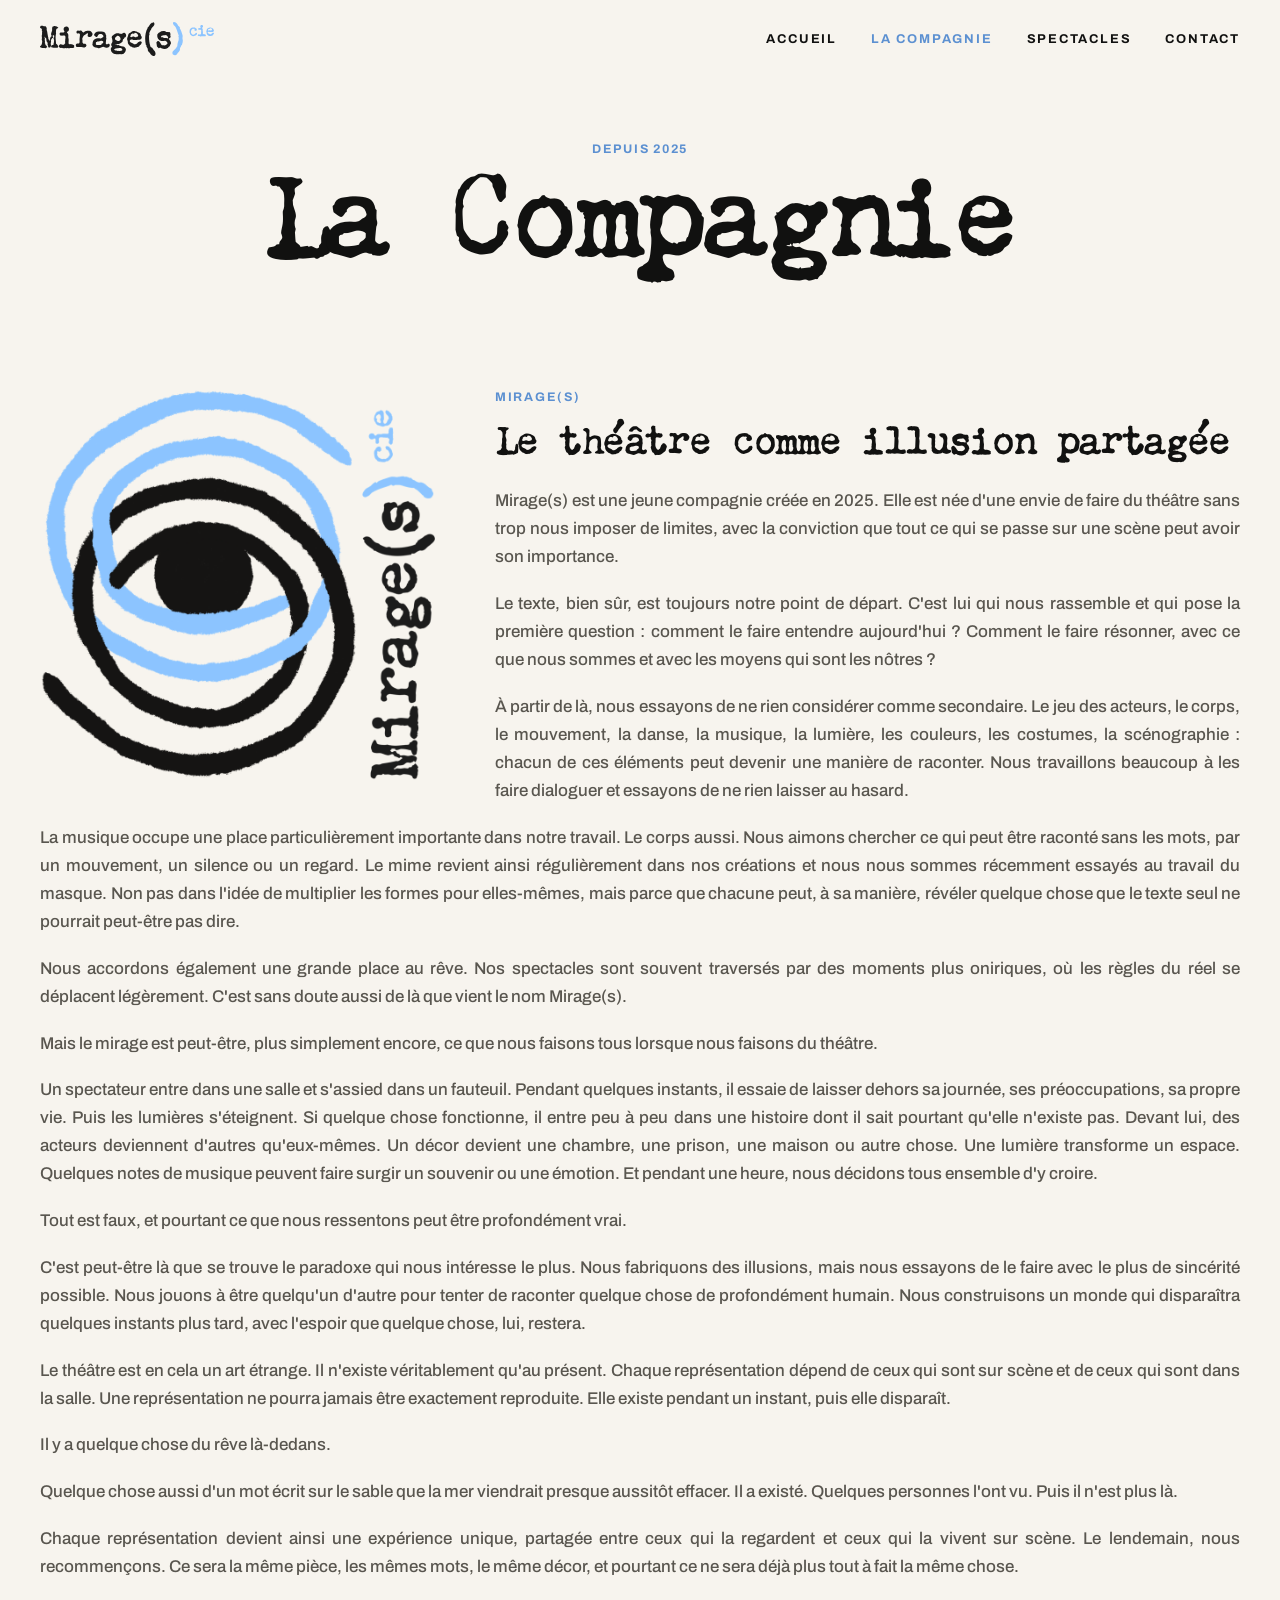
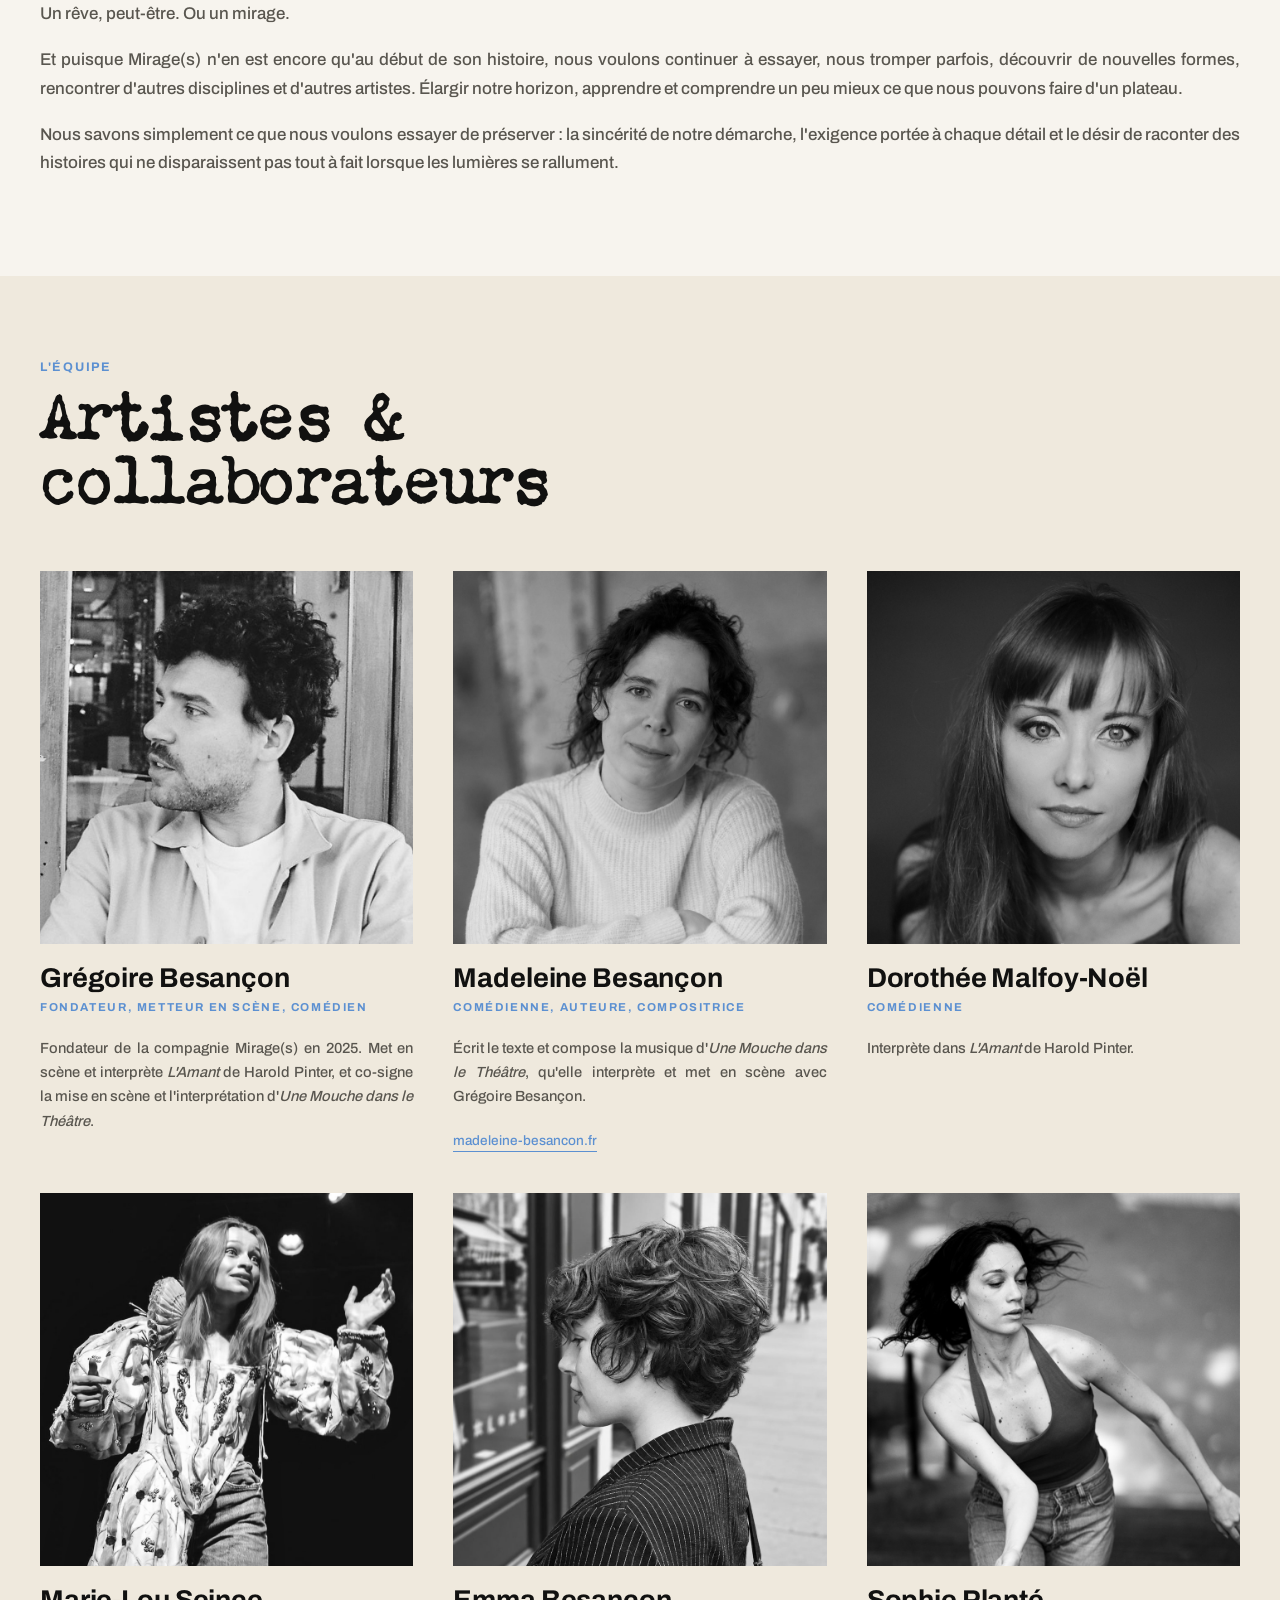
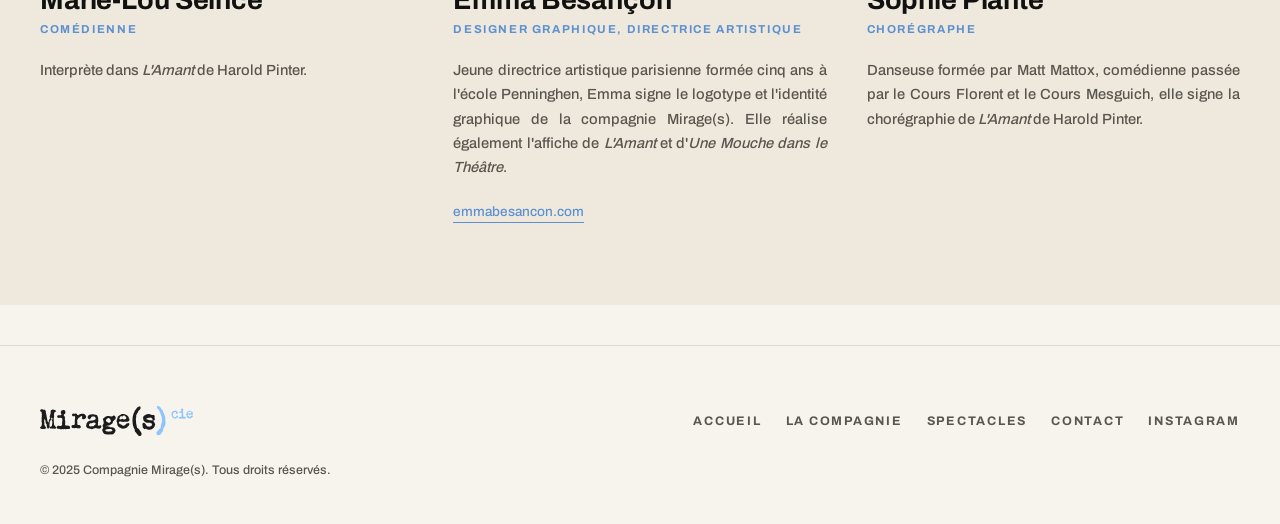
==== commit 78baa544: "Met a jour le cadrage de la photo de Marie-Lou Seince" ====
--- a/compagnie.html
+++ b/compagnie.html
@@ -90,7 +90,7 @@
           <p>Interprète dans <em>L'Amant</em> de Harold Pinter.</p>
         </div>
         <div class="team-card">
-          <div class="photo"><img src="assets/img/team/marie-lou-seince.jpg?v=7" alt="Marie-Lou Seince"></div>
+          <div class="photo"><img src="assets/img/team/marie-lou-seince.jpg?v=8" alt="Marie-Lou Seince"></div>
           <h3>Marie-Lou Seince</h3>
           <span class="role">Comédienne</span>
           <p>Interprète dans <em>L'Amant</em> de Harold Pinter.</p>
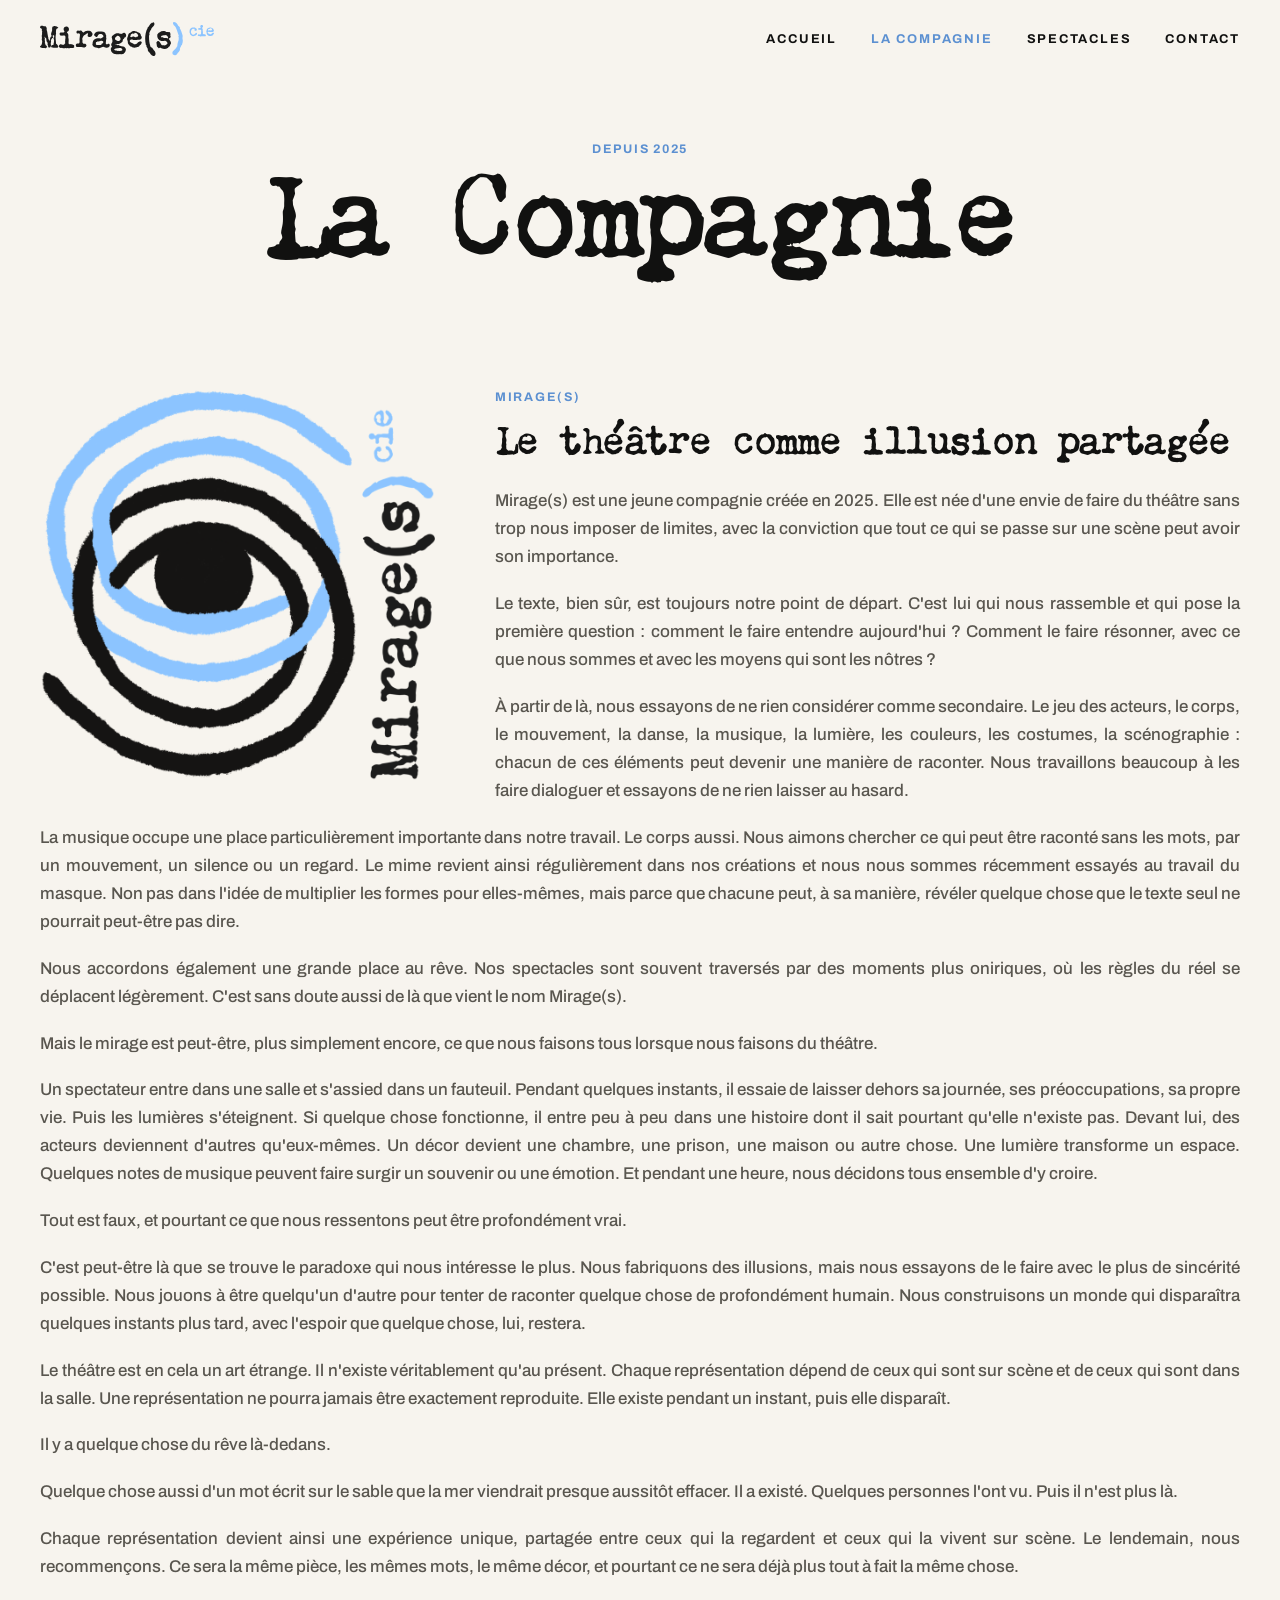
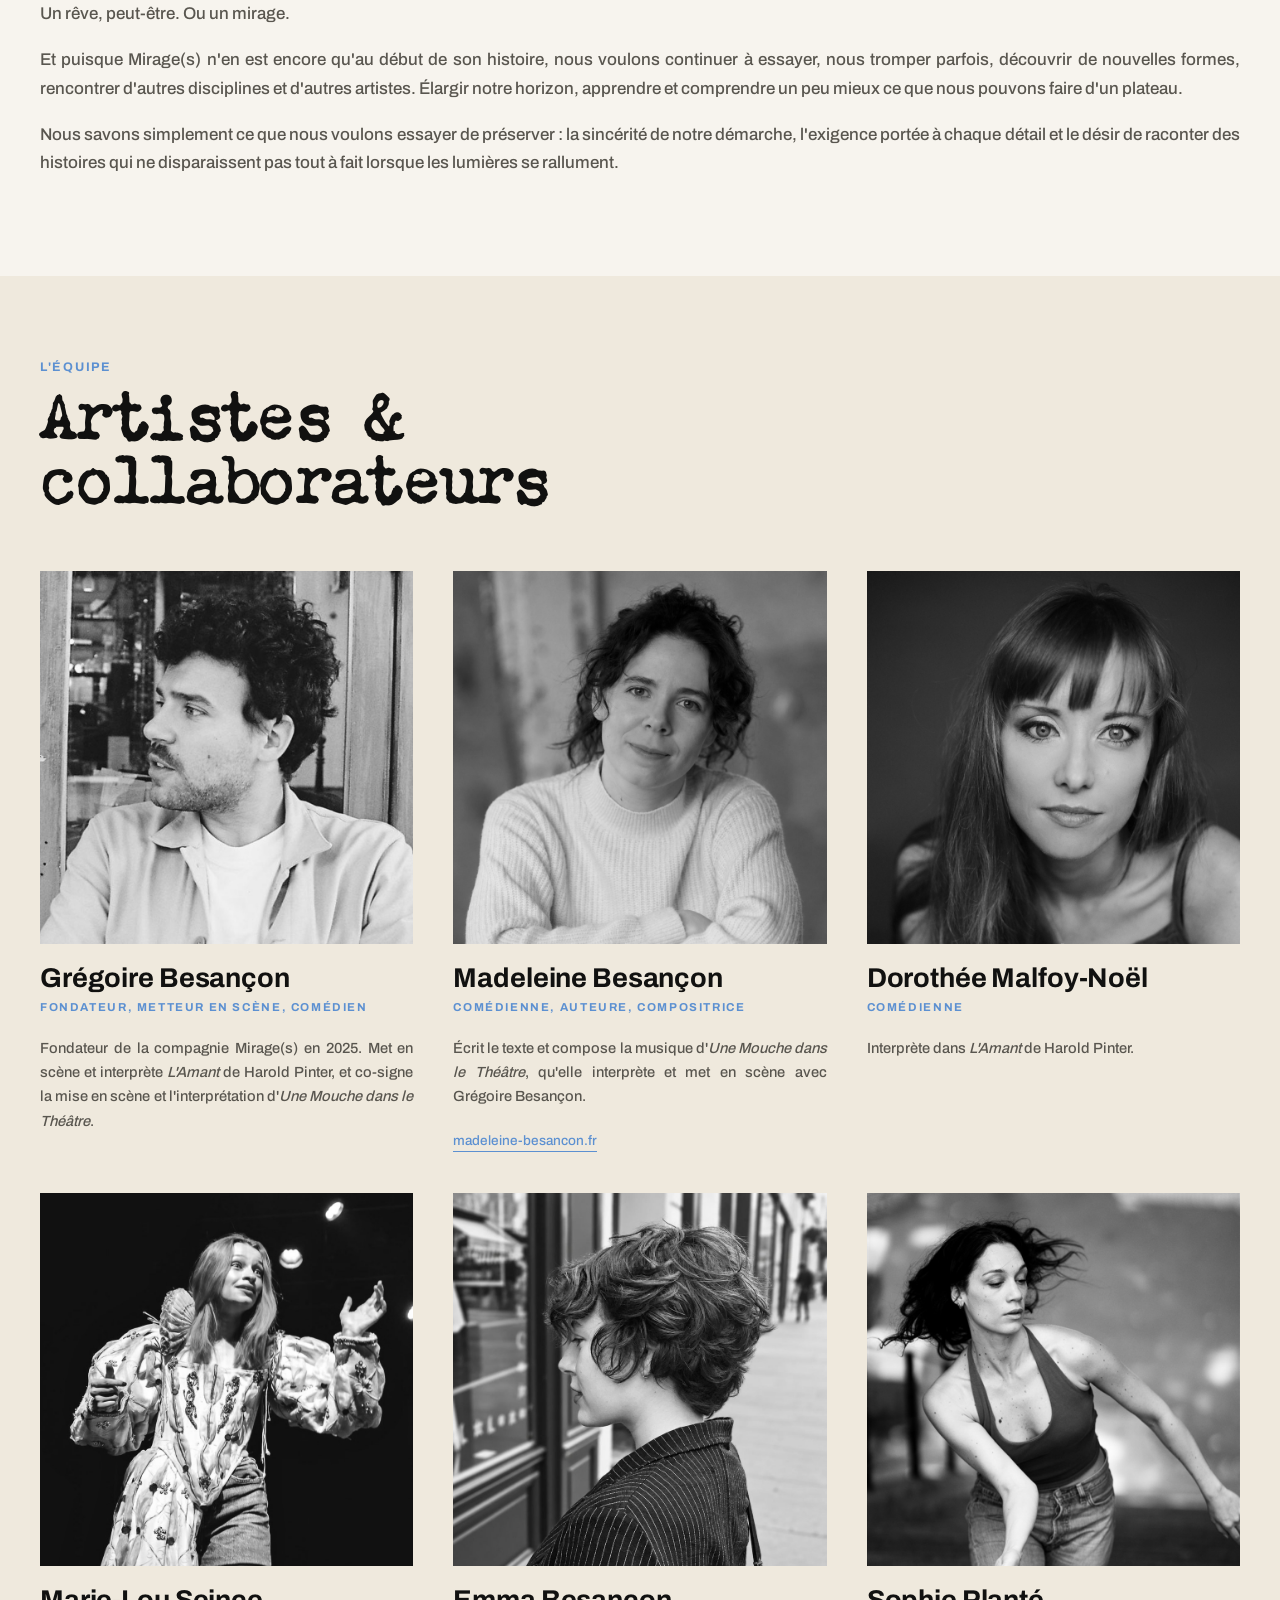
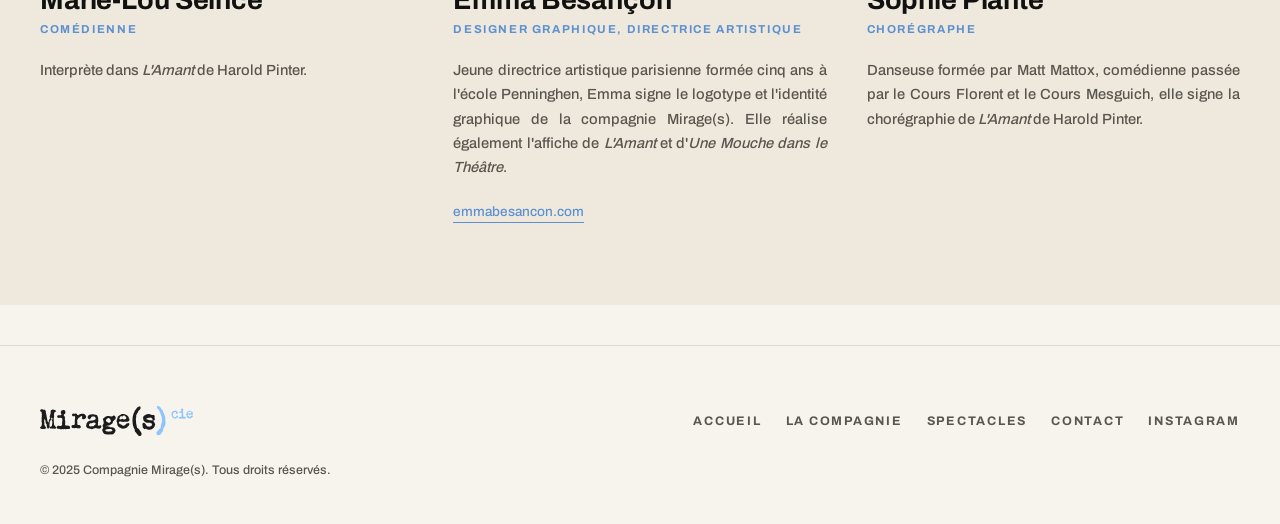
==== commit 05748d9b: "Ajuste le cadrage de la photo de Marie-Lou Seince" ====
--- a/compagnie.html
+++ b/compagnie.html
@@ -90,7 +90,7 @@
           <p>Interprète dans <em>L'Amant</em> de Harold Pinter.</p>
         </div>
         <div class="team-card">
-          <div class="photo"><img src="assets/img/team/marie-lou-seince.jpg?v=8" alt="Marie-Lou Seince"></div>
+          <div class="photo"><img src="assets/img/team/marie-lou-seince.jpg?v=9" alt="Marie-Lou Seince"></div>
           <h3>Marie-Lou Seince</h3>
           <span class="role">Comédienne</span>
           <p>Interprète dans <em>L'Amant</em> de Harold Pinter.</p>
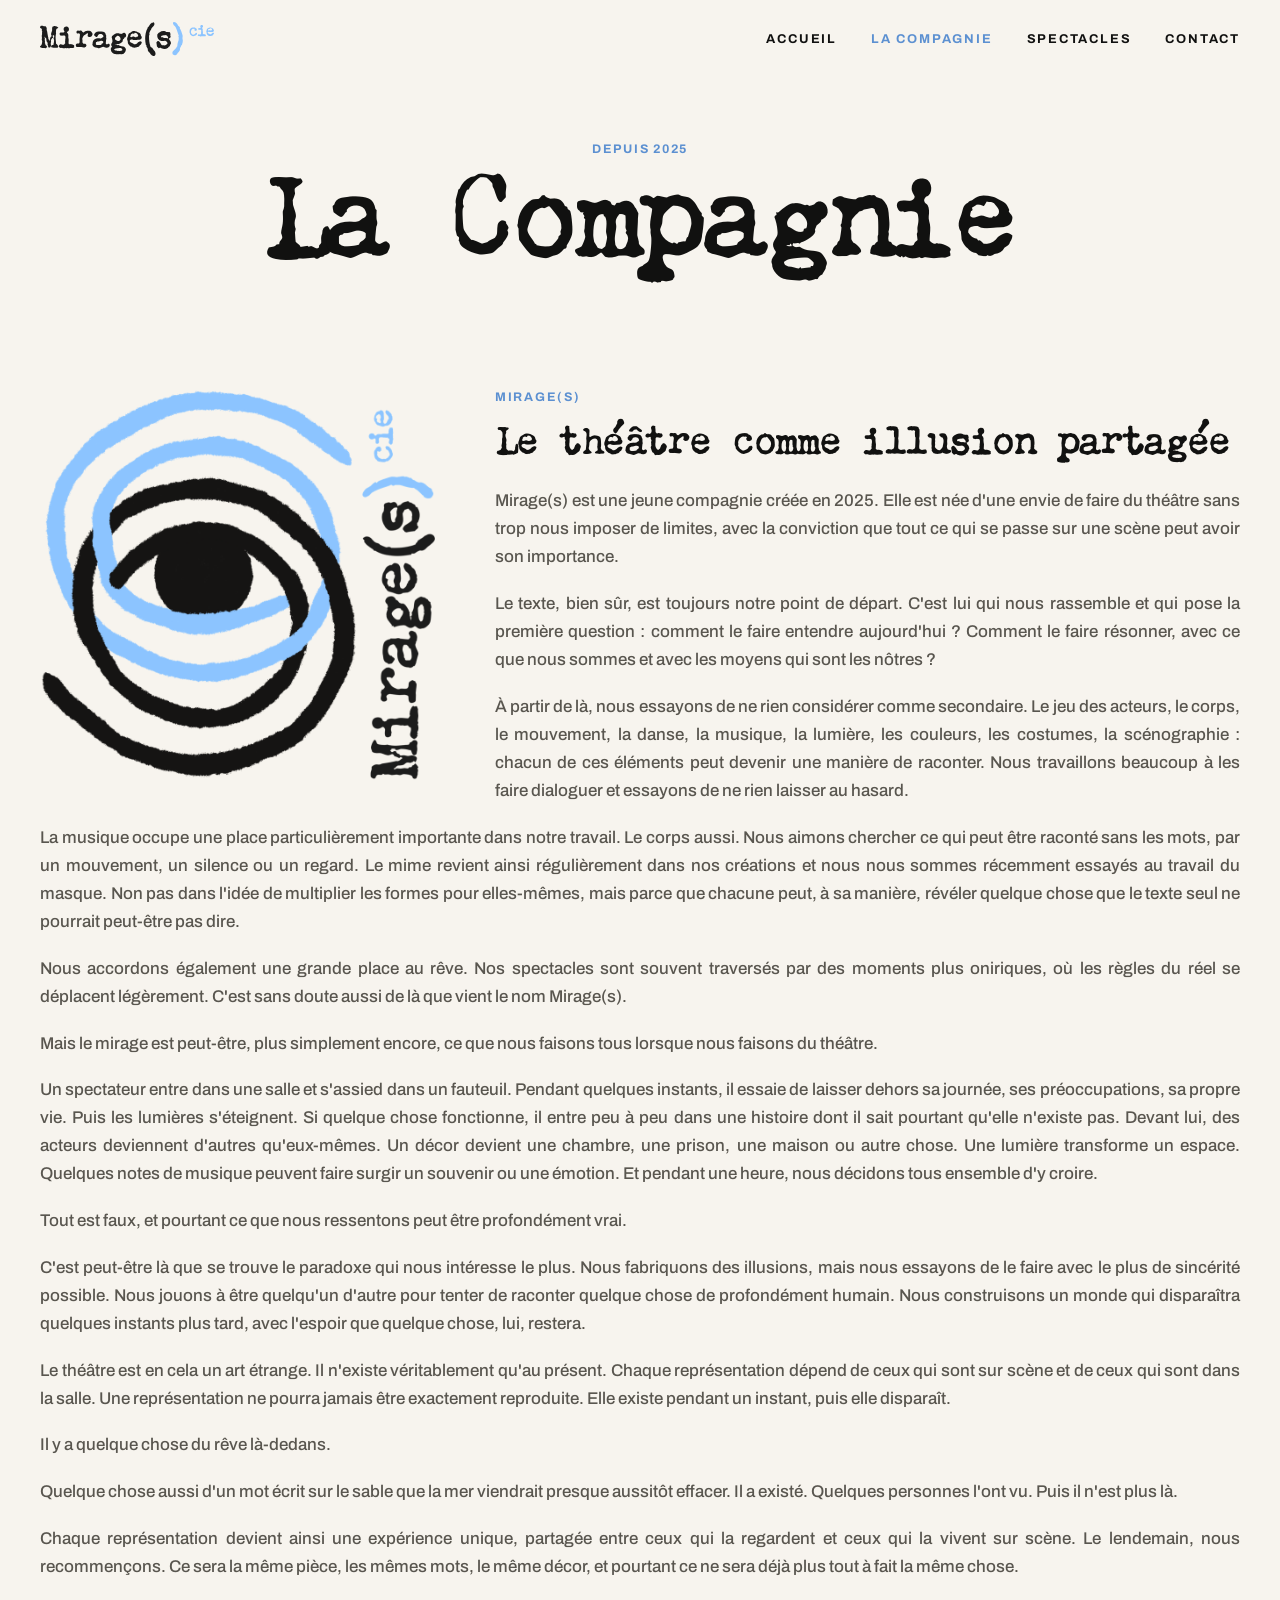
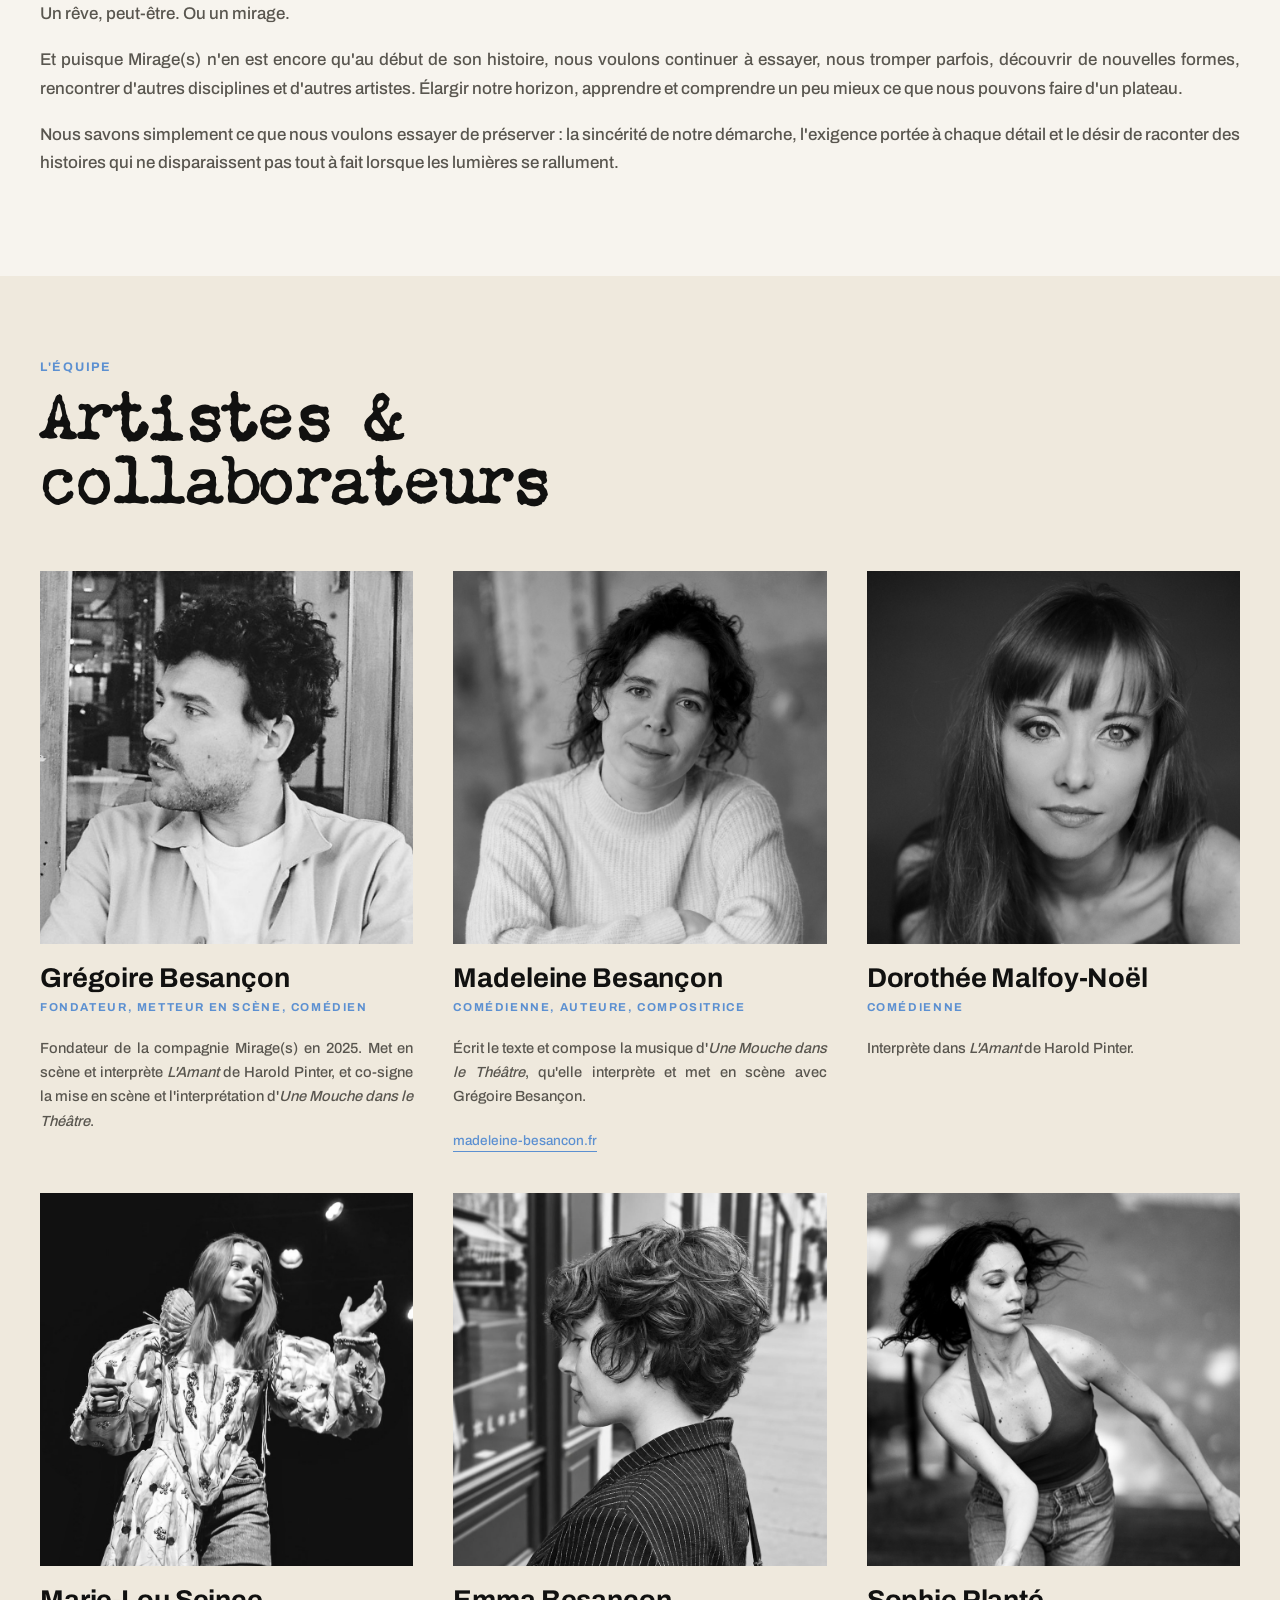
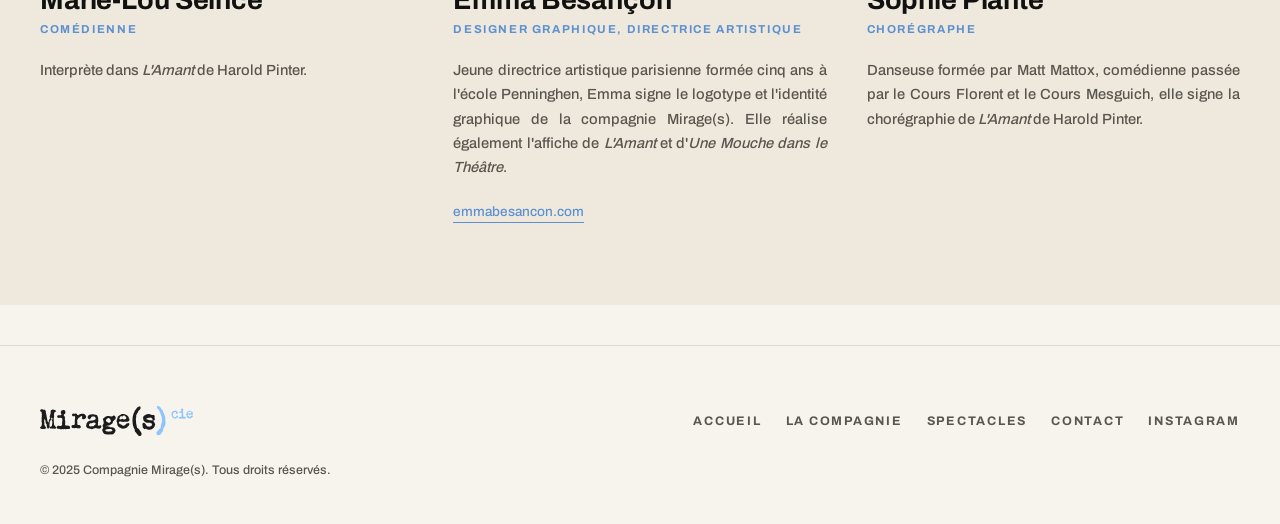
==== commit 5c9d42c0: "Ameliore la qualite de la photo de Madeleine Besancon" ====
--- a/compagnie.html
+++ b/compagnie.html
@@ -6,9 +6,9 @@
 <title>La Compagnie | Mirage(s)</title>
 <meta name="description" content="Mirage(s), compagnie de théâtre fondée en 2025 par Grégoire Besançon.">
 <link rel="icon" href="/favicon.ico" sizes="any">
-<link rel="icon" href="assets/img/logo/favicon-32.png?v=2" sizes="32x32">
-<link rel="icon" href="assets/img/logo/favicon-64.png?v=2" sizes="64x64">
-<link rel="apple-touch-icon" href="assets/img/logo/favicon-180.png?v=2">
+<link rel="icon" href="assets/img/logo/favicon-32.png?v=5" sizes="32x32">
+<link rel="icon" href="assets/img/logo/favicon-64.png?v=5" sizes="64x64">
+<link rel="apple-touch-icon" href="assets/img/logo/favicon-180.png?v=5">
 <link rel="stylesheet" href="assets/css/style.css?v=splash111">
 </head>
 <body>
@@ -77,7 +77,7 @@
           <p>Fondateur de la compagnie Mirage(s) en 2025. Met en scène et interprète <em>L'Amant</em> de Harold Pinter, et co-signe la mise en scène et l'interprétation d'<em>Une Mouche dans le Théâtre</em>.</p>
         </div>
         <div class="team-card">
-          <div class="photo"><img src="assets/img/team/madeleine-besancon.jpg?v=5" alt="Madeleine Besançon"></div>
+          <div class="photo"><img src="assets/img/team/madeleine-besancon.jpg?v=6" alt="Madeleine Besançon"></div>
           <h3>Madeleine Besançon</h3>
           <span class="role">Comédienne, Auteure, Compositrice</span>
           <p>Écrit le texte et compose la musique d'<em>Une Mouche dans le Théâtre</em>, qu'elle interprète et met en scène avec Grégoire Besançon.</p>
